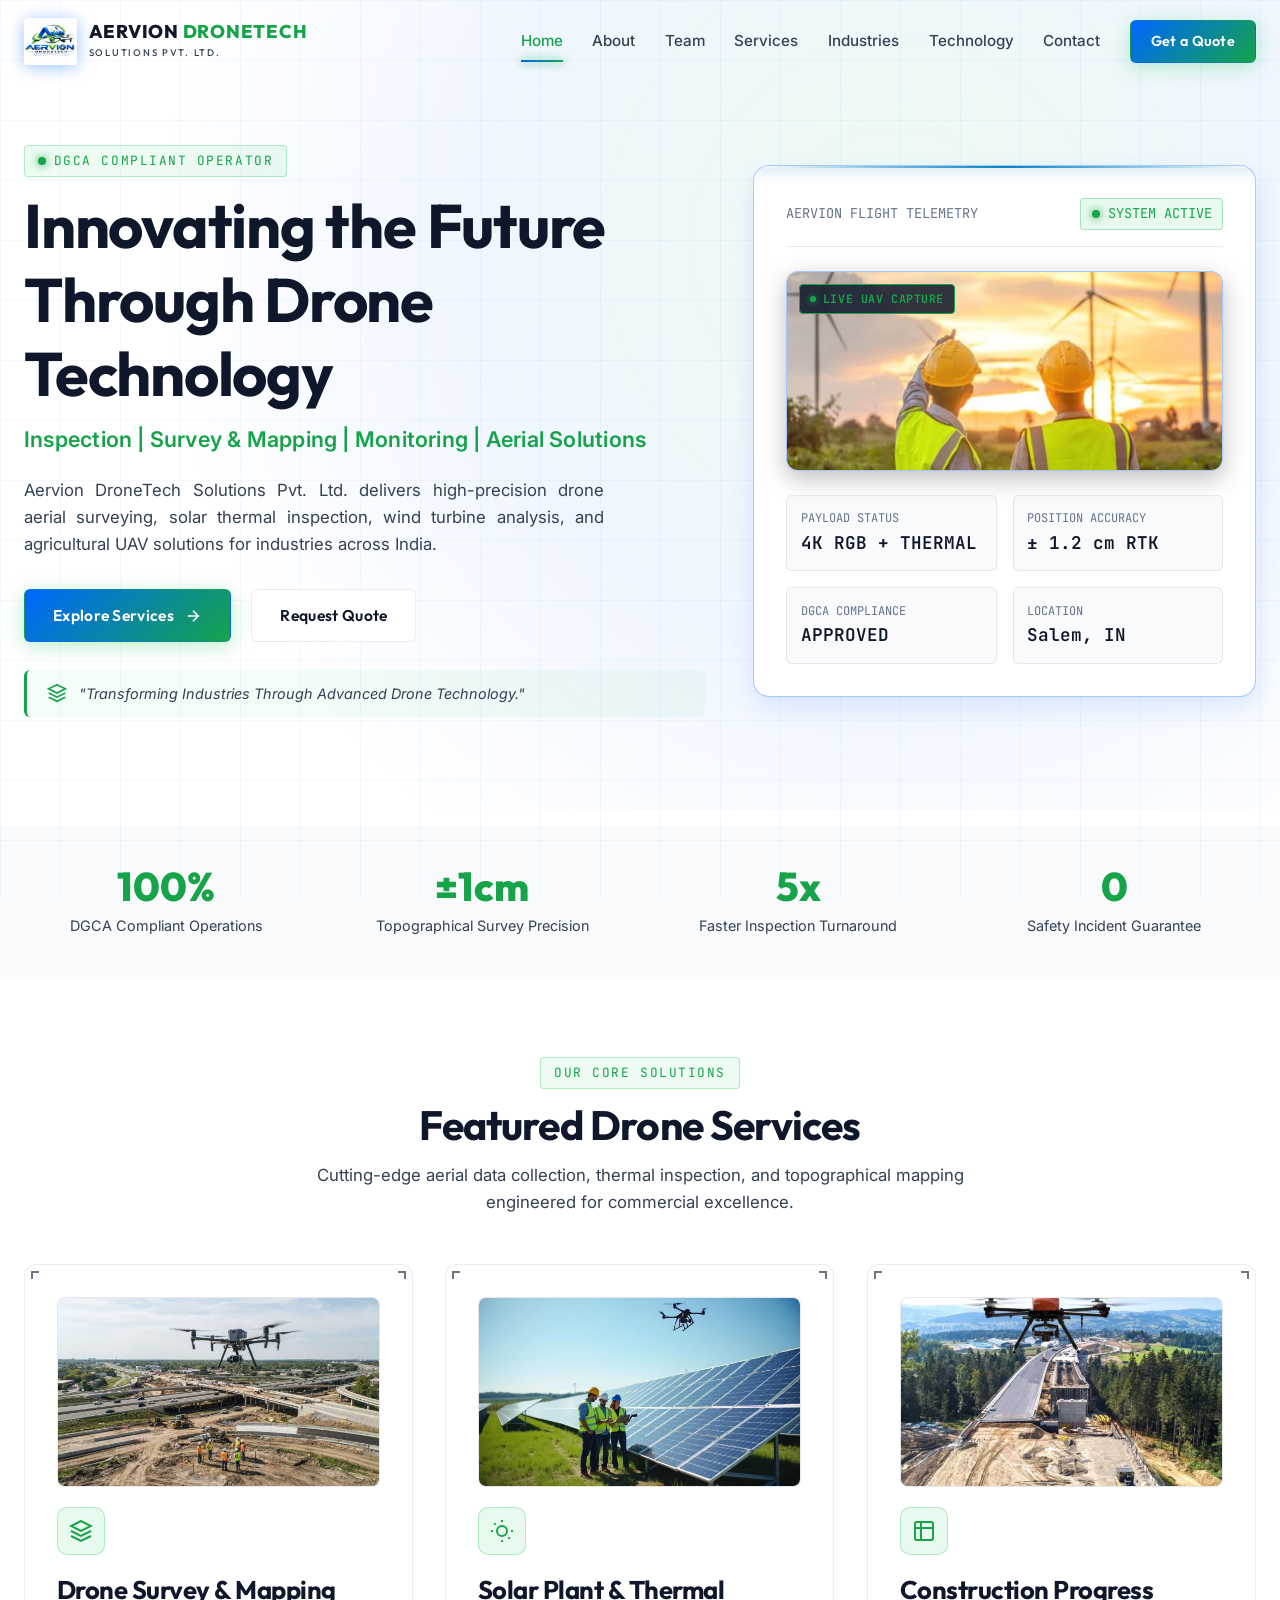
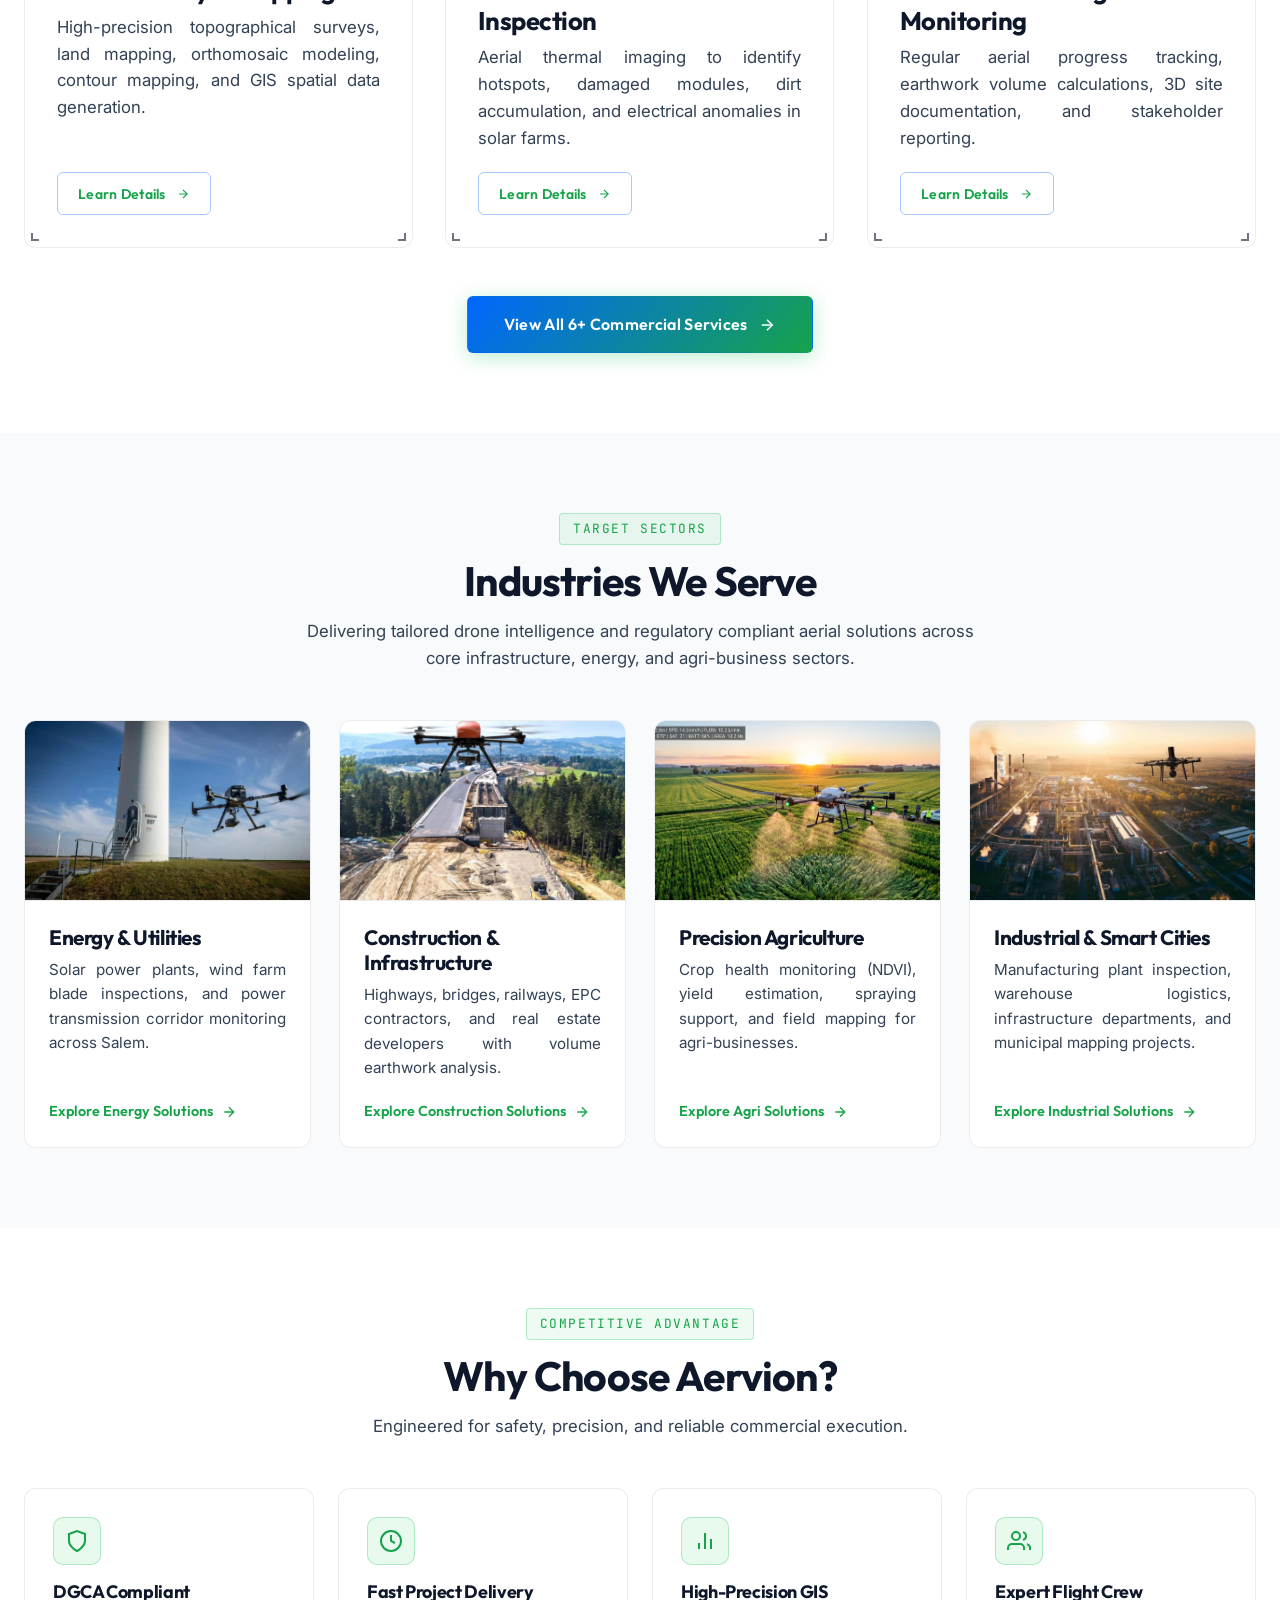
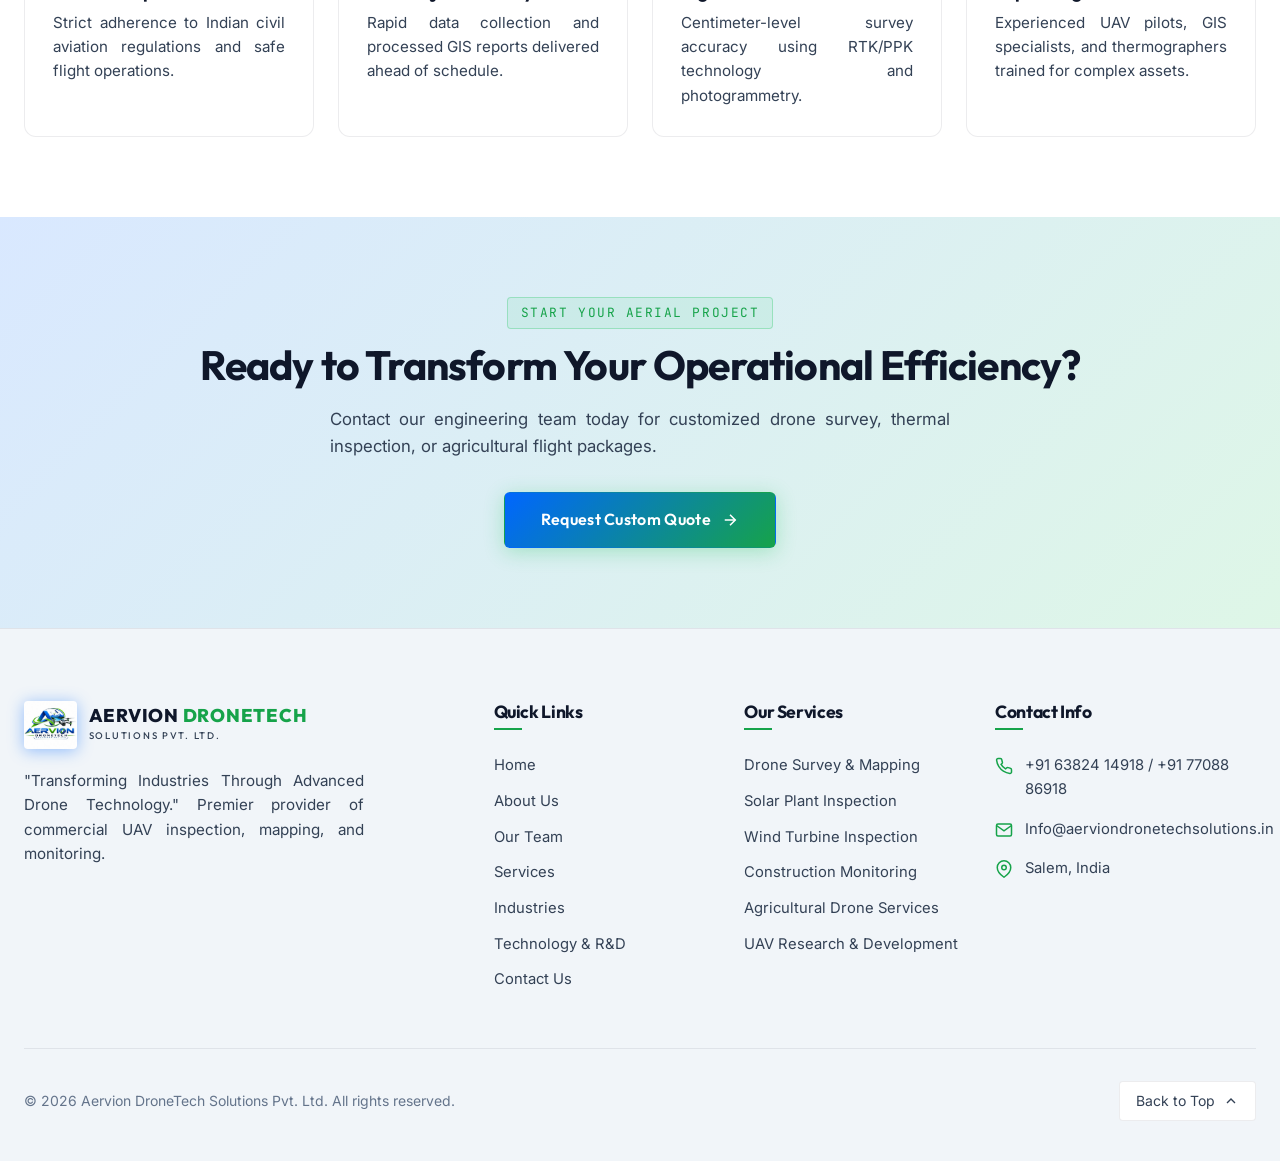
==== index.html @ c124de13 "inital commit" ====
<!DOCTYPE html>
<html lang="en">

<head>
  <meta charset="UTF-8">
  <meta name="viewport" content="width=device-width, initial-scale=1.0">
  <title>Aervion DroneTech Solutions | Advanced Drone Services & Aerial Intelligence</title>
  <meta name="description"
    content="Aervion DroneTech Solutions Pvt. Ltd. is a premier drone technology company based in salem, India, specializing in drone inspection, topographical survey & GIS mapping, solar & wind turbine thermal inspection, and precision agricultural UAV services.">
  <meta name="keywords"
    content="Aervion DroneTech, Drone Services Salem, Solar Plant Inspection India, Wind Turbine Inspection, GIS Survey Mapping, Construction Monitoring Drone, Precision Agriculture Drone">

  <!-- Open Graph / Social Media -->
  <meta property="og:title" content="Aervion DroneTech Solutions Pvt. Ltd.">
  <meta property="og:description"
    content="Innovating the Future Through Drone Technology. Professional aerial solutions for Energy, Construction, Agriculture, and Industrial sectors.">
  <meta property="og:type" content="website">

  <!-- Stylesheets -->
  <link rel="stylesheet" href="css/style.css">
  <link rel="stylesheet" href="css/animations.css">
  <link rel="stylesheet" href="css/responsive.css">

  <!-- Custom Page Inline Enhancements -->
  <style>
    .hero-section {
      min-height: 90vh;
      display: flex;
      align-items: center;
      padding-top: calc(var(--nav-height) + 2rem);
      padding-bottom: 4rem;
      position: relative;
      overflow: hidden;
      background: radial-gradient(circle at 70% 30%, rgba(34, 197, 94, 0.08) 0%, rgba(0, 102, 255, 0.06) 40%, transparent 70%);
    }

    .hero-grid {
      display: grid;
      grid-template-columns: 1.15fr 0.85fr;
      gap: 3rem;
      align-items: center;
    }

    .hero-tagline {
      font-size: clamp(1.1rem, 2vw, 1.35rem);
      color: var(--accent-green);
      font-weight: 600;
      margin-top: 0.75rem;
      margin-bottom: 1.25rem;
      letter-spacing: 0.01em;
    }

    .hero-description {
      font-size: 1.05rem;
      color: var(--text-secondary);
      margin-bottom: 2rem;
      max-width: 580px;
    }

    .hero-cta-group {
      display: flex;
      align-items: center;
      gap: 1.25rem;
      flex-wrap: wrap;
    }

    .hud-container {
      position: relative;
      border: 1px solid var(--border-glow);
      border-radius: 16px;
      background: var(--bg-glass-card);
      backdrop-filter: blur(16px);
      padding: 2rem;
      box-shadow: var(--glow-shadow);
      overflow: hidden;
    }

    .hud-header {
      display: flex;
      align-items: center;
      justify-content: space-between;
      border-bottom: 1px solid var(--border-color);
      padding-bottom: 1rem;
      margin-bottom: 1.5rem;
      font-family: var(--font-mono);
      font-size: 0.85rem;
      color: var(--text-muted);
    }

    .hud-status-badge {
      display: inline-flex;
      align-items: center;
      gap: 0.5rem;
      color: var(--accent-green);
      background: rgba(34, 197, 94, 0.1);
      padding: 0.25rem 0.65rem;
      border-radius: 4px;
      border: 1px solid rgba(34, 197, 94, 0.35);
    }

    .hud-status-dot {
      width: 8px;
      height: 8px;
      background: var(--accent-green);
      border-radius: 50%;
      box-shadow: 0 0 8px var(--accent-green);
      animation: pulseGlow 2s infinite;
    }

    .telemetry-grid {
      display: grid;
      grid-template-columns: repeat(2, 1fr);
      gap: 1rem;
      margin-top: 1.5rem;
      font-family: var(--font-mono);
    }

    .telemetry-item {
      background: var(--bg-secondary);
      padding: 0.85rem;
      border-radius: 6px;
      border: 1px solid var(--border-color);
    }

    .telemetry-label {
      font-size: 0.75rem;
      color: var(--text-muted);
      text-transform: uppercase;
      display: block;
    }

    .telemetry-value {
      font-size: 1.1rem;
      color: var(--text-primary);
      font-weight: 600;
      margin-top: 0.2rem;
    }

    /* Stats Bar */
    .stats-bar {
      background: var(--bg-secondary);
      border-y: 1px solid var(--border-color);
      padding: 2.5rem 0;
      margin-top: 1rem;
    }

    .stats-grid {
      display: grid;
      grid-template-columns: repeat(auto-fit, minmax(200px, 1fr));
      gap: 2rem;
      text-align: center;
    }

    .stat-number {
      font-family: var(--font-heading);
      font-size: 2.5rem;
      font-weight: 800;
      color: var(--accent-green);
      line-height: 1;
    }

    .stat-label {
      font-size: 0.9rem;
      color: var(--text-secondary);
      margin-top: 0.5rem;
    }
  </style>
</head>

<body>

  <!-- ==========================================================================
       HEADER & NAVIGATION (Brand Logo Integrated)
       ========================================================================== -->
  <header class="site-header">
    <div class="container header-container">
      <a href="index.html" class="brand-logo" aria-label="Aervion DroneTech Solutions Home">
        <img src="images/aervion_logo.jpeg" alt="Aervion DroneTech Solutions Official Logo" class="brand-logo-img">
        <div class="brand-text">
          <span class="brand-title">AERVION <span>DRONETECH</span></span>
          <span class="brand-sub">SOLUTIONS PVT. LTD.</span>
        </div>
      </a>

      <nav class="nav-menu">
        <a href="index.html" class="nav-link active">Home</a>
        <a href="about.html" class="nav-link">About</a>
        <a href="about.html#team" class="nav-link">Team</a>
        <a href="services.html" class="nav-link">Services</a>
        <a href="industries.html" class="nav-link">Industries</a>
        <a href="technology.html" class="nav-link">Technology</a>
        <a href="contact.html" class="nav-link">Contact</a>
        <a href="contact.html" class="btn btn-primary" style="padding: 0.55rem 1.25rem; font-size: 0.9rem;">Get a
          Quote</a>
      </nav>

      <button class="mobile-toggle" aria-label="Toggle navigation menu">
        <svg viewBox="0 0 24 24" fill="none" stroke="currentColor" stroke-width="2">
          <line x1="3" y1="12" x2="21" y2="12"></line>
          <line x1="3" y1="6" x2="21" y2="6"></line>
          <line x1="3" y1="18" x2="21" y2="18"></line>
        </svg>
      </button>
    </div>
  </header>

  <main id="main-content">
    <!-- ==========================================================================
         HERO SECTION (Streamlined & User-Friendly)
         ========================================================================== -->
    <section class="hero-section">
      <div class="container">
        <div class="hero-grid">

          <!-- Hero Text -->
          <div class="reveal reveal-left">
            <span class="mono-tag">
              <span class="hud-status-dot"></span> DGCA COMPLIANT OPERATOR
            </span>
            <h1>Innovating the Future Through Drone Technology</h1>
            <p class="hero-tagline">Inspection | Survey &amp; Mapping | Monitoring | Aerial Solutions</p>
            <p class="hero-description">
              Aervion DroneTech Solutions Pvt. Ltd. delivers high-precision drone aerial surveying, solar thermal
              inspection, wind turbine analysis, and agricultural UAV solutions for industries across India.
            </p>

            <div class="hero-cta-group">
              <a href="services.html" class="btn btn-primary">
                <span>Explore Services</span>
                <svg width="18" height="18" viewBox="0 0 24 24" fill="none" stroke="currentColor" stroke-width="2">
                  <line x1="5" y1="12" x2="19" y2="12"></line>
                  <polyline points="12 5 19 12 12 19"></polyline>
                </svg>
              </a>
              <a href="contact.html" class="btn btn-secondary">
                <span>Request Quote</span>
              </a>
            </div>

            <!-- Motto Quote Box -->
            <div
              style="margin-top: 1.75rem; display: flex; align-items: center; gap: 0.75rem; padding: 0.75rem 1.25rem; background: rgba(34, 197, 94, 0.05); border-left: 3px solid var(--accent-green); border-radius: 6px;">
              <svg width="20" height="20" viewBox="0 0 24 24" fill="none" stroke="var(--accent-green)" stroke-width="2">
                <path d="M12 2L2 7l10 5 10-5-10-5zM2 17l10 5 10-5M2 12l10 5 10-5" />
              </svg>
              <span style="font-size: 0.9rem; color: var(--text-secondary); font-style: italic;">
                "Transforming Industries Through Advanced Drone Technology."
              </span>
            </div>
          </div>

          <!-- Interactive Live Telemetry HUD -->
          <div class="reveal reveal-right">
            <div class="hud-container">
              <div class="hud-scanner"></div>

              <div class="hud-header">
                <span>AERVION FLIGHT TELEMETRY</span>
                <span class="hud-status-badge">
                  <span class="hud-status-dot"></span> SYSTEM ACTIVE
                </span>
              </div>

              <div class="realtime-photo-card" style="height: 200px;">
                <div class="realtime-overlay-tag">
                  <span class="pulse-dot"></span> LIVE UAV CAPTURE
                </div>
                <img src="images/drone_realtime_hero.jpg" alt="Drone Real Time Flight Operation"
                  style="width: 100%; height: 100%; object-fit: cover;">
              </div>

              <div class="telemetry-grid">
                <div class="telemetry-item">
                  <span class="telemetry-label">PAYLOAD STATUS</span>
                  <span class="telemetry-value text-green">4K RGB + THERMAL</span>
                </div>
                <div class="telemetry-item">
                  <span class="telemetry-label">POSITION ACCURACY</span>
                  <span class="telemetry-value text-blue">± 1.2 cm RTK</span>
                </div>
                <div class="telemetry-item">
                  <span class="telemetry-label">DGCA COMPLIANCE</span>
                  <span class="telemetry-value">APPROVED</span>
                </div>
                <div class="telemetry-item">
                  <span class="telemetry-label">LOCATION</span>
                  <span class="telemetry-value">Salem, IN</span>
                </div>
              </div>
            </div>
          </div>

        </div>
      </div>
    </section>

    <!-- ==========================================================================
         STATS HIGHLIGHTS BAR
         ========================================================================== -->
    <section class="stats-bar">
      <div class="container">
        <div class="stats-grid">
          <div>
            <div class="stat-number">100%</div>
            <div class="stat-label">DGCA Compliant Operations</div>
          </div>
          <div>
            <div class="stat-number">±1cm</div>
            <div class="stat-label">Topographical Survey Precision</div>
          </div>
          <div>
            <div class="stat-number">5x</div>
            <div class="stat-label">Faster Inspection Turnaround</div>
          </div>
          <div>
            <div class="stat-number">0</div>
            <div class="stat-label">Safety Incident Guarantee</div>
          </div>
        </div>
      </div>
    </section>

    <!-- ==========================================================================
         FEATURED SERVICES SECTION (Curated Highlights - Not Overwhelming)
         ========================================================================== -->
    <section class="section-padding">
      <div class="container">
        <div class="section-header center">
          <span class="mono-tag">OUR CORE SOLUTIONS</span>
          <h2>Featured Drone Services</h2>
          <p>Cutting-edge aerial data collection, thermal inspection, and topographical mapping engineered for
            commercial excellence.</p>
        </div>

        <div style="display: grid; grid-template-columns: repeat(auto-fit, minmax(320px, 1fr)); gap: 2rem;">

          <!-- Service 1: Survey & Mapping -->
          <div class="glass-card reveal reveal-up">
            <div class="tech-corner tl"></div>
            <div class="tech-corner tr"></div>
            <div class="tech-corner bl"></div>
            <div class="tech-corner br"></div>

            <div class="service-card-img-wrapper">
              <img src="images/drone_realtime_survey.jpg" alt="Real Time Drone Survey & Mapping Service">
            </div>

            <div class="card-icon">
              <svg viewBox="0 0 24 24" fill="none" stroke="currentColor" stroke-width="2">
                <path d="M12 2L2 7l10 5 10-5-10-5zM2 17l10 5 10-5M2 12l10 5 10-5" />
              </svg>
            </div>

            <h3>Drone Survey &amp; Mapping</h3>
            <p style="margin-top: 0.5rem; margin-bottom: 1.25rem;">High-precision topographical surveys, land mapping,
              orthomosaic modeling, contour mapping, and GIS spatial data generation.</p>

            <a href="services.html#survey-mapping" class="btn btn-outline-green"
              style="margin-top: auto; align-self: flex-start; padding: 0.6rem 1.25rem; font-size: 0.875rem;">
              <span>Learn Details</span>
              <svg width="14" height="14" viewBox="0 0 24 24" fill="none" stroke="currentColor" stroke-width="2">
                <line x1="5" y1="12" x2="19" y2="12"></line>
                <polyline points="12 5 19 12 12 19"></polyline>
              </svg>
            </a>
          </div>

          <!-- Service 2: Solar & Thermal Inspection -->
          <div class="glass-card reveal reveal-up delay-1">
            <div class="tech-corner tl"></div>
            <div class="tech-corner tr"></div>
            <div class="tech-corner bl"></div>
            <div class="tech-corner br"></div>

            <div class="service-card-img-wrapper">
              <img src="images/drone_realtime_solar.jpg" alt="Real Time Solar & Thermal Inspection Service">
            </div>

            <div class="card-icon">
              <svg viewBox="0 0 24 24" fill="none" stroke="currentColor" stroke-width="2">
                <circle cx="12" cy="12" r="5" />
                <line x1="12" y1="1" x2="12" y2="3" />
                <line x1="12" y1="21" x2="12" y2="23" />
                <line x1="4.22" y1="4.22" x2="5.64" y2="5.64" />
                <line x1="18.36" y1="18.36" x2="19.78" y2="19.78" />
                <line x1="1" y1="12" x2="3" y2="12" />
                <line x1="21" y1="12" x2="23" y2="12" />
              </svg>
            </div>

            <h3>Solar Plant &amp; Thermal Inspection</h3>
            <p style="margin-top: 0.5rem; margin-bottom: 1.25rem;">Aerial thermal imaging to identify hotspots, damaged
              modules, dirt accumulation, and electrical anomalies in solar farms.</p>

            <a href="services.html#solar-inspection" class="btn btn-outline-green"
              style="margin-top: auto; align-self: flex-start; padding: 0.6rem 1.25rem; font-size: 0.875rem;">
              <span>Learn Details</span>
              <svg width="14" height="14" viewBox="0 0 24 24" fill="none" stroke="currentColor" stroke-width="2">
                <line x1="5" y1="12" x2="19" y2="12"></line>
                <polyline points="12 5 19 12 12 19"></polyline>
              </svg>
            </a>
          </div>

          <!-- Service 3: Construction Monitoring -->
          <div class="glass-card reveal reveal-up delay-2">
            <div class="tech-corner tl"></div>
            <div class="tech-corner tr"></div>
            <div class="tech-corner bl"></div>
            <div class="tech-corner br"></div>

            <div class="service-card-img-wrapper">
              <img src="images/drone_realtime_construction.jpg" alt="Real Time Construction Monitoring Service">
            </div>

            <div class="card-icon">
              <svg viewBox="0 0 24 24" fill="none" stroke="currentColor" stroke-width="2">
                <rect x="3" y="3" width="18" height="18" rx="2" />
                <line x1="9" y1="3" x2="9" y2="21" />
                <line x1="3" y1="9" x2="21" y2="9" />
              </svg>
            </div>

            <h3>Construction Progress Monitoring</h3>
            <p style="margin-top: 0.5rem; margin-bottom: 1.25rem;">Regular aerial progress tracking, earthwork volume
              calculations, 3D site documentation, and stakeholder reporting.</p>

            <a href="services.html#construction-monitoring" class="btn btn-outline-green"
              style="margin-top: auto; align-self: flex-start; padding: 0.6rem 1.25rem; font-size: 0.875rem;">
              <span>Learn Details</span>
              <svg width="14" height="14" viewBox="0 0 24 24" fill="none" stroke="currentColor" stroke-width="2">
                <line x1="5" y1="12" x2="19" y2="12"></line>
                <polyline points="12 5 19 12 12 19"></polyline>
              </svg>
            </a>
          </div>

        </div>

        <!-- View All Services CTA Button -->
        <div style="text-align: center; margin-top: 3rem;">
          <a href="services.html" class="btn btn-primary" style="padding: 0.9rem 2.25rem; font-size: 1rem;">
            <span>View All 6+ Commercial Services</span>
            <svg width="18" height="18" viewBox="0 0 24 24" fill="none" stroke="currentColor" stroke-width="2">
              <line x1="5" y1="12" x2="19" y2="12"></line>
              <polyline points="12 5 19 12 12 19"></polyline>
            </svg>
          </a>
        </div>

      </div>
    </section>

    <!-- ==========================================================================
         INDUSTRIES WE SERVE SECTION (Integrated Directly on Home Page)
         ========================================================================== -->
    <section class="section-padding" style="background: var(--bg-secondary); border-y: 1px solid var(--border-color);">
      <div class="container">
        <div class="section-header center">
          <span class="mono-tag">TARGET SECTORS</span>
          <h2>Industries We Serve</h2>
          <p>Delivering tailored drone intelligence and regulatory compliant aerial solutions across core
            infrastructure, energy, and agri-business sectors.</p>
        </div>

        <div class="industry-grid">

          <!-- Sector 1: Energy & Utilities -->
          <div class="industry-card reveal reveal-up">
            <div class="industry-card-img-container">
              <img src="images/drone_realtime_wind.jpg" alt="Real Time Energy & Utilities Drone Inspection">
            </div>
            <div class="industry-card-body">
              <h3>Energy &amp; Utilities</h3>
              <p>Solar power plants, wind farm blade inspections, and power transmission corridor monitoring across
                Salem.</p>
              <a href="industries.html#energy" class="industry-card-link">
                <span>Explore Energy Solutions</span>
                <svg viewBox="0 0 24 24" fill="none" stroke="currentColor" stroke-width="2">
                  <line x1="5" y1="12" x2="19" y2="12"></line>
                  <polyline points="12 5 19 12 12 19"></polyline>
                </svg>
              </a>
            </div>
          </div>

          <!-- Sector 2: Construction & Infrastructure -->
          <div class="industry-card reveal reveal-up delay-1">
            <div class="industry-card-img-container">
              <img src="images/drone_realtime_construction.jpg" alt="Real Time Construction Infrastructure Drone Solutions">
            </div>
            <div class="industry-card-body">
              <h3>Construction &amp; Infrastructure</h3>
              <p>Highways, bridges, railways, EPC contractors, and real estate developers with volume earthwork
                analysis.</p>
              <a href="industries.html#construction" class="industry-card-link">
                <span>Explore Construction Solutions</span>
                <svg viewBox="0 0 24 24" fill="none" stroke="currentColor" stroke-width="2">
                  <line x1="5" y1="12" x2="19" y2="12"></line>
                  <polyline points="12 5 19 12 12 19"></polyline>
                </svg>
              </a>
            </div>
          </div>

          <!-- Sector 3: Precision Agriculture -->
          <div class="industry-card reveal reveal-up delay-2">
            <div class="industry-card-img-container">
              <img src="images/drone_realtime_agriculture.jpg" alt="Real Time Precision Agriculture Drone Solutions">
            </div>
            <div class="industry-card-body">
              <h3>Precision Agriculture</h3>
              <p>Crop health monitoring (NDVI), yield estimation, spraying support, and field mapping for
                agri-businesses.</p>
              <a href="industries.html#agriculture" class="industry-card-link">
                <span>Explore Agri Solutions</span>
                <svg viewBox="0 0 24 24" fill="none" stroke="currentColor" stroke-width="2">
                  <line x1="5" y1="12" x2="19" y2="12"></line>
                  <polyline points="12 5 19 12 12 19"></polyline>
                </svg>
              </a>
            </div>
          </div>

          <!-- Sector 4: Industrial & Smart Cities -->
          <div class="industry-card reveal reveal-up delay-3">
            <div class="industry-card-img-container">
              <img src="images/drone_realtime_industrial.jpg" alt="Real Time Industrial & Smart Cities Drone Solutions">
            </div>
            <div class="industry-card-body">
              <h3>Industrial &amp; Smart Cities</h3>
              <p>Manufacturing plant inspection, warehouse logistics, infrastructure departments, and municipal mapping
                projects.</p>
              <a href="industries.html#industrial" class="industry-card-link">
                <span>Explore Industrial Solutions</span>
                <svg viewBox="0 0 24 24" fill="none" stroke="currentColor" stroke-width="2">
                  <line x1="5" y1="12" x2="19" y2="12"></line>
                  <polyline points="12 5 19 12 12 19"></polyline>
                </svg>
              </a>
            </div>
          </div>

        </div>
      </div>
    </section>

    <!-- ==========================================================================
         WHY CHOOSE AERVION
         ========================================================================== -->
    <section class="section-padding">
      <div class="container">
        <div class="section-header center">
          <span class="mono-tag">COMPETITIVE ADVANTAGE</span>
          <h2>Why Choose Aervion?</h2>
          <p>Engineered for safety, precision, and reliable commercial execution.</p>
        </div>

        <div style="display: grid; grid-template-columns: repeat(auto-fit, minmax(280px, 1fr)); gap: 1.5rem;">

          <div class="glass-card" style="padding: 1.75rem;">
            <div class="card-icon" style="margin-bottom: 1rem;">
              <svg viewBox="0 0 24 24" fill="none" stroke="currentColor" stroke-width="2">
                <path d="M12 22s8-4 8-10V5l-8-3-8 3v7c0 6 8 10 8 10z" />
              </svg>
            </div>
            <h4 style="margin-bottom: 0.5rem;">DGCA Compliant</h4>
            <p style="font-size: 0.95rem;">Strict adherence to Indian civil aviation regulations and safe flight
              operations.</p>
          </div>

          <div class="glass-card" style="padding: 1.75rem;">
            <div class="card-icon" style="margin-bottom: 1rem;">
              <svg viewBox="0 0 24 24" fill="none" stroke="currentColor" stroke-width="2">
                <circle cx="12" cy="12" r="10" />
                <path d="M12 6v6l4 2" />
              </svg>
            </div>
            <h4 style="margin-bottom: 0.5rem;">Fast Project Delivery</h4>
            <p style="font-size: 0.95rem;">Rapid data collection and processed GIS reports delivered ahead of schedule.
            </p>
          </div>

          <div class="glass-card" style="padding: 1.75rem;">
            <div class="card-icon" style="margin-bottom: 1rem;">
              <svg viewBox="0 0 24 24" fill="none" stroke="currentColor" stroke-width="2">
                <line x1="18" y1="20" x2="18" y2="10" />
                <line x1="12" y1="20" x2="12" y2="4" />
                <line x1="6" y1="20" x2="6" y2="14" />
              </svg>
            </div>
            <h4 style="margin-bottom: 0.5rem;">High-Precision GIS</h4>
            <p style="font-size: 0.95rem;">Centimeter-level survey accuracy using RTK/PPK technology and photogrammetry.
            </p>
          </div>

          <div class="glass-card" style="padding: 1.75rem;">
            <div class="card-icon" style="margin-bottom: 1rem;">
              <svg viewBox="0 0 24 24" fill="none" stroke="currentColor" stroke-width="2">
                <path d="M17 21v-2a4 4 0 0 0-4-4H5a4 4 0 0 0-4 4v2" />
                <circle cx="9" cy="7" r="4" />
                <path d="M23 21v-2a4 4 0 0 0-3-3.87" />
                <path d="M16 3.13a4 4 0 0 1 0 7.75" />
              </svg>
            </div>
            <h4 style="margin-bottom: 0.5rem;">Expert Flight Crew</h4>
            <p style="font-size: 0.95rem;">Experienced UAV pilots, GIS specialists, and thermographers trained for
              complex assets.</p>
          </div>

        </div>
      </div>
    </section>

    <!-- ==========================================================================
         CALL TO ACTION BANNER
         ========================================================================== -->
    <section class="section-padding"
      style="background: linear-gradient(135deg, rgba(0, 102, 255, 0.15) 0%, rgba(34, 197, 94, 0.15) 100%); border-t: 1px solid var(--border-glow);">
      <div class="container" style="text-align: center;">
        <span class="mono-tag">START YOUR AERIAL PROJECT</span>
        <h2 style="margin-bottom: 1rem;">Ready to Transform Your Operational Efficiency?</h2>
        <p style="max-width: 620px; margin: 0 auto 2rem auto;">Contact our engineering team today for customized drone
          survey, thermal inspection, or agricultural flight packages.</p>
        <a href="contact.html" class="btn btn-primary" style="padding: 0.9rem 2.25rem; font-size: 1rem;">
          <span>Request Custom Quote</span>
          <svg width="18" height="18" viewBox="0 0 24 24" fill="none" stroke="currentColor" stroke-width="2">
            <line x1="5" y1="12" x2="19" y2="12"></line>
            <polyline points="12 5 19 12 12 19"></polyline>
          </svg>
        </a>
      </div>
    </section>
  </main>

  <!-- ==========================================================================
       FOOTER
       ========================================================================== -->
  <footer class="site-footer">
    <div class="container">
      <div class="footer-grid">

        <div class="footer-brand">
          <a href="index.html" class="brand-logo">
            <img src="images/aervion_logo.jpeg" alt="Aervion Logo" class="brand-logo-img">
            <div class="brand-text">
              <span class="brand-title">AERVION <span>DRONETECH</span></span>
              <span class="brand-sub">SOLUTIONS PVT. LTD.</span>
            </div>
          </a>
          <p>"Transforming Industries Through Advanced Drone Technology." Premier provider of commercial UAV inspection,
            mapping, and monitoring.</p>
        </div>

        <div class="footer-column">
          <h4>Quick Links</h4>
          <div class="footer-links">
            <a href="index.html">Home</a>
            <a href="about.html">About Us</a>
            <a href="about.html#team">Our Team</a>
            <a href="services.html">Services</a>
            <a href="industries.html">Industries</a>
            <a href="technology.html">Technology &amp; R&amp;D</a>
            <a href="contact.html">Contact Us</a>
          </div>
        </div>

        <div class="footer-column">
          <h4>Our Services</h4>
          <div class="footer-links">
            <a href="services.html#survey-mapping">Drone Survey &amp; Mapping</a>
            <a href="services.html#solar-inspection">Solar Plant Inspection</a>
            <a href="services.html#wind-turbine">Wind Turbine Inspection</a>
            <a href="services.html#construction-monitoring">Construction Monitoring</a>
            <a href="services.html#agriculture">Agricultural Drone Services</a>
            <a href="services.html#uav-rd">UAV Research &amp; Development</a>
          </div>
        </div>

        <div class="footer-column">
          <h4>Contact Info</h4>
          <div class="footer-contact-info">
            <div class="item">
              <svg viewBox="0 0 24 24" fill="none" stroke="currentColor" stroke-width="2">
                <path
                  d="M22 16.92v3a2 2 0 0 1-2.18 2 19.79 19.79 0 0 1-8.63-3.07 19.5 19.5 0 0 1-6-6 19.79 19.79 0 0 1-3.07-8.67A2 2 0 0 1 4.11 2h3a2 2 0 0 1 2 1.72 12.84 12.84 0 0 0 .7 2.81 2 2 0 0 1-.45 2.11L8.09 9.91a16 16 0 0 0 6 6l1.27-1.27a2 2 0 0 1 2.11-.45 12.84 12.84 0 0 0 2.81.7A2 2 0 0 1 22 16.92z" />
              </svg>
              <div>+91 63824 14918 / +91 77088 86918</div>
            </div>
            <div class="item">
              <svg viewBox="0 0 24 24" fill="none" stroke="currentColor" stroke-width="2">
                <path d="M4 4h16c1.1 0 2 .9 2 2v12c0 1.1-.9 2-2 2H4c-1.1 0-2-.9-2-2V6c0-1.1.9-2 2-2z" />
                <polyline points="22,6 12,13 2,6" />
              </svg>
              <div>Info@aerviondronetechsolutions.in</div>
            </div>
            <div class="item">
              <svg viewBox="0 0 24 24" fill="none" stroke="currentColor" stroke-width="2">
                <path d="M21 10c0 7-9 13-9 13s-9-6-9-13a9 9 0 0 1 18 0z" />
                <circle cx="12" cy="10" r="3" />
              </svg>
              <div>Salem, India</div>
            </div>
          </div>
        </div>

      </div>

      <div class="footer-bottom">
        <div>&copy; 2026 Aervion DroneTech Solutions Pvt. Ltd. All rights reserved.</div>
        <div class="back-to-top">
          <span>Back to Top</span>
          <svg viewBox="0 0 24 24" fill="none" stroke="currentColor" stroke-width="2">
            <polyline points="18 15 12 9 6 15" />
          </svg>
        </div>
      </div>
    </div>
  </footer>

  <!-- Scripts -->
  <script src="js/main.js"></script>
  <script src="js/animations.js"></script>
</body>

</html>
---- css/style.css ----
/* ==========================================================================
   AERVION DRONETECH SOLUTIONS PVT. LTD. - Main Design System & Core Styles
   Dark Aerospace Visual System - Royal Blue (#0066FF) & Electric Green (#22C55E)
   Identity strictly aligned with official company logo
   ========================================================================== */

@import url('https://fonts.googleapis.com/css2?family=Inter:wght@300;400;500;600;700&family=Outfit:wght@400;500;600;700;800&family=JetBrains+Mono:wght@400;500&display=swap');

/* --------------------------------------------------------------------------
   1. CSS Variables & Design Tokens (Derived from Aervion Logo)
   -------------------------------------------------------------------------- */
:root {
  /* Color Palette - Modern High-Tech Light Theme (White UI) */
  --bg-darker: #f1f5f9;
  --bg-primary: #ffffff;
  --bg-secondary: #f8fafc;
  --bg-tertiary: #f1f5f9;
  --bg-glass: rgba(255, 255, 255, 0.94);
  --bg-glass-card: #ffffff;
  --bg-input: #ffffff;

  /* Accents directly matched to Aervion Logo */
  --accent-green: #16a34a;
  --accent-green-hover: #15803d;
  --accent-blue: #0066ff;
  --accent-blue-hover: #1d4ed8;
  --accent-cyan: #0284c7;
  --accent-glow: rgba(22, 163, 74, 0.15);
  --accent-glow-blue: rgba(0, 102, 255, 0.15);
  --brand-gradient: linear-gradient(135deg, #0066ff 0%, #16a34a 100%);
  --brand-gradient-hover: linear-gradient(135deg, #1d4ed8 0%, #15803d 100%);
  
  /* Text Colors for White Background */
  --text-primary: #0f172a;
  --text-secondary: #334155;
  --text-muted: #64748b;
  --text-cyan: #16a34a;

  /* Borders & Grid */
  --border-color: rgba(15, 23, 42, 0.08);
  --border-glow: rgba(0, 102, 255, 0.35);
  --grid-line: rgba(0, 102, 255, 0.04);

  /* Typography */
  --font-body: 'Inter', system-ui, -apple-system, sans-serif;
  --font-heading: 'Outfit', sans-serif;
  --font-mono: 'JetBrains Mono', monospace;

  /* Transitions & Shadows */
  --transition-fast: 0.2s cubic-bezier(0.16, 1, 0.3, 1);
  --transition-normal: 0.3s cubic-bezier(0.16, 1, 0.3, 1);
  --transition-slow: 0.6s cubic-bezier(0.16, 1, 0.3, 1);
  --box-shadow: 0 10px 30px -10px rgba(15, 23, 42, 0.08);
  --glow-shadow: 0 10px 25px rgba(0, 102, 255, 0.12);

  /* Container Widths */
  --container-max: 1280px;
  --nav-height: 84px;
}

/* --------------------------------------------------------------------------
   2. Reset & Universal Styles
   -------------------------------------------------------------------------- */
*, *::before, *::after {
  box-sizing: border-box;
  margin: 0;
  padding: 0;
}

html {
  scroll-behavior: smooth;
  font-size: 16px;
  background-color: var(--bg-darker);
  color: var(--text-primary);
  text-rendering: optimizeLegibility;
  -webkit-font-smoothing: antialiased;
}

body {
  font-family: var(--font-body);
  line-height: 1.6;
  overflow-x: hidden;
  background: var(--bg-primary);
  min-height: 100vh;
  display: flex;
  flex-direction: column;
  position: relative;
}

/* Global HUD Grid Background Overlay */
body::before {
  content: '';
  position: fixed;
  top: 0;
  left: 0;
  width: 100vw;
  height: 100vh;
  background-image: 
    linear-gradient(to right, var(--grid-line) 1px, transparent 1px),
    linear-gradient(to bottom, var(--grid-line) 1px, transparent 1px);
  background-size: 60px 60px;
  pointer-events: none;
  z-index: 0;
}

img, svg {
  max-width: 100%;
  height: auto;
  display: block;
}

a {
  color: inherit;
  text-decoration: none;
  transition: color var(--transition-fast);
}

button, input, select, textarea {
  font-family: inherit;
  font-size: inherit;
  color: inherit;
}

ul, ol {
  list-style: none;
}

/* --------------------------------------------------------------------------
   3. Typography & Helper Utilities
   -------------------------------------------------------------------------- */
h1, h2, h3, h4, h5, h6 {
  font-family: var(--font-heading);
  font-weight: 700;
  line-height: 1.2;
  color: var(--text-primary);
  letter-spacing: -0.02em;
}

h1 { font-size: clamp(2.5rem, 4.8vw, 4rem); }
h2 { font-size: clamp(2rem, 3.2vw, 2.8rem); }
h3 { font-size: clamp(1.35rem, 2vw, 1.75rem); }
h4 { font-size: clamp(1.1rem, 1.4vw, 1.25rem); }

p {
  color: var(--text-secondary);
  font-size: 1.05rem;
  text-align: justify;
  text-justify: inter-word;
  hyphens: auto;
}

.text-left { text-align: left; }
.text-center { text-align: center; }
.text-justify { text-align: justify; text-justify: inter-word; hyphens: auto; }
.text-green { color: var(--accent-green); }
.text-blue { color: var(--accent-blue); }
.text-cyan { color: var(--accent-cyan); }
.text-muted { color: var(--text-muted); }

.mono-tag {
  font-family: var(--font-mono);
  font-size: 0.8rem;
  letter-spacing: 0.12em;
  text-transform: uppercase;
  color: var(--accent-green);
  display: inline-flex;
  align-items: center;
  gap: 0.5rem;
  margin-bottom: 0.75rem;
  padding: 0.3rem 0.8rem;
  background: rgba(34, 197, 94, 0.08);
  border: 1px solid rgba(34, 197, 94, 0.3);
  border-radius: 4px;
}

.container {
  width: 100%;
  max-width: var(--container-max);
  margin-left: auto;
  margin-right: auto;
  padding-left: 1.5rem;
  padding-right: 1.5rem;
  position: relative;
  z-index: 1;
}

.section-padding {
  padding-top: 5rem;
  padding-bottom: 5rem;
}

.section-header {
  margin-bottom: 3rem;
}

.section-header.center {
  text-align: center;
}

.section-header p {
  max-width: 680px;
  margin-top: 0.75rem;
}

.section-header.center p {
  margin-left: auto;
  margin-right: auto;
  text-align: center;
}

/* --------------------------------------------------------------------------
   4. Buttons & Form UI Components
   -------------------------------------------------------------------------- */
.btn {
  display: inline-flex;
  align-items: center;
  justify-content: center;
  gap: 0.65rem;
  padding: 0.8rem 1.75rem;
  font-family: var(--font-heading);
  font-weight: 600;
  font-size: 0.975rem;
  letter-spacing: 0.02em;
  border-radius: 6px;
  cursor: pointer;
  transition: all var(--transition-fast);
  text-decoration: none;
  border: 1px solid transparent;
  position: relative;
  overflow: hidden;
}

.btn-primary {
  background: var(--brand-gradient);
  color: #ffffff;
  box-shadow: 0 4px 20px rgba(34, 197, 94, 0.3);
}

.btn-primary:hover {
  transform: translateY(-2px);
  box-shadow: 0 6px 28px rgba(0, 102, 255, 0.5);
  background: var(--brand-gradient-hover);
}

.btn-secondary {
  background: var(--bg-glass-card);
  color: var(--text-primary);
  border-color: var(--border-color);
  backdrop-filter: blur(10px);
}

.btn-secondary:hover {
  background: rgba(34, 197, 94, 0.15);
  border-color: var(--accent-green);
  color: var(--accent-green);
  transform: translateY(-2px);
}

.btn-outline-green {
  background: transparent;
  color: var(--accent-green);
  border-color: var(--border-glow);
}

.btn-outline-green:hover {
  background: rgba(34, 197, 94, 0.15);
  box-shadow: var(--glow-shadow);
  transform: translateY(-2px);
}

/* --------------------------------------------------------------------------
   5. Header & Navigation Bar
   -------------------------------------------------------------------------- */
.site-header {
  position: fixed;
  top: 0;
  left: 0;
  width: 100%;
  height: var(--nav-height);
  z-index: 1000;
  transition: all var(--transition-normal);
  border-bottom: 1px solid transparent;
}

.site-header.scrolled {
  background: var(--bg-glass);
  backdrop-filter: blur(16px);
  -webkit-backdrop-filter: blur(16px);
  border-bottom-color: var(--border-color);
  box-shadow: 0 4px 20px rgba(15, 23, 42, 0.06);
}

.header-container {
  display: flex;
  align-items: center;
  justify-content: space-between;
  height: 100%;
}

.brand-logo {
  display: flex;
  align-items: center;
  gap: 0.75rem;
  font-family: var(--font-heading);
  text-decoration: none;
}

.brand-logo-img {
  height: 48px;
  width: auto;
  object-fit: contain;
  filter: drop-shadow(0 2px 8px rgba(0, 102, 255, 0.4));
  border-radius: 4px;
}

.brand-text {
  display: flex;
  flex-direction: column;
}

.brand-title {
  font-size: 1.15rem;
  font-weight: 800;
  color: var(--text-primary);
  letter-spacing: 0.04em;
  line-height: 1;
}

.brand-title span {
  color: var(--accent-green);
}

.brand-sub {
  font-size: 0.6rem;
  letter-spacing: 0.18em;
  color: var(--text-secondary);
  text-transform: uppercase;
  margin-top: 3px;
  font-weight: 500;
}

.nav-menu {
  display: flex;
  align-items: center;
  gap: 1.85rem;
}

.nav-link {
  font-size: 0.95rem;
  font-weight: 500;
  color: var(--text-secondary);
  padding: 0.5rem 0;
  position: relative;
  transition: color var(--transition-fast);
}

.nav-link:hover,
.nav-link.active {
  color: var(--accent-green);
}

.nav-link::after {
  content: '';
  position: absolute;
  bottom: 0;
  left: 0;
  width: 0%;
  height: 2px;
  background: var(--brand-gradient);
  box-shadow: 0 0 10px var(--accent-green);
  transition: width var(--transition-fast);
}

.nav-link:hover::after,
.nav-link.active::after {
  width: 100%;
}

/* Mobile Toggle */
.mobile-toggle {
  display: none;
  background: none;
  border: none;
  cursor: pointer;
  padding: 0.5rem;
  color: var(--text-primary);
  z-index: 1001;
}

.mobile-toggle svg {
  width: 28px;
  height: 28px;
  stroke: var(--text-primary);
}

/* --------------------------------------------------------------------------
   6. Cards & Service Images
   -------------------------------------------------------------------------- */
.glass-card {
  background: var(--bg-glass-card);
  backdrop-filter: blur(12px);
  -webkit-backdrop-filter: blur(12px);
  border: 1px solid var(--border-color);
  border-radius: 12px;
  padding: 2rem;
  position: relative;
  transition: all var(--transition-normal);
  overflow: hidden;
  display: flex;
  flex-direction: column;
}

.glass-card::before {
  content: '';
  position: absolute;
  top: 0;
  left: 0;
  width: 100%;
  height: 2px;
  background: var(--brand-gradient);
  opacity: 0;
  transition: opacity var(--transition-normal);
}

.glass-card:hover {
  border-color: var(--border-glow);
  transform: translateY(-5px);
  box-shadow: var(--glow-shadow);
}

.glass-card:hover::before {
  opacity: 1;
}

.service-card-img-wrapper {
  width: 100%;
  height: 190px;
  border-radius: 8px;
  overflow: hidden;
  margin-bottom: 1.25rem;
  border: 1px solid var(--border-color);
  background: var(--bg-secondary);
  position: relative;
}

.service-card-img-wrapper img {
  width: 100%;
  height: 100%;
  object-fit: cover;
  transition: transform var(--transition-normal);
}

.glass-card:hover .service-card-img-wrapper img {
  transform: scale(1.05);
}

.card-icon {
  width: 48px;
  height: 48px;
  background: rgba(34, 197, 94, 0.1);
  border: 1px solid rgba(34, 197, 94, 0.3);
  border-radius: 10px;
  display: flex;
  align-items: center;
  justify-content: center;
  margin-bottom: 1.25rem;
  color: var(--accent-green);
}

.card-icon svg {
  width: 24px;
  height: 24px;
}

/* Technical Corner Accents */
.tech-corner {
  position: absolute;
  width: 8px;
  height: 8px;
  border-color: var(--accent-green);
  pointer-events: none;
  opacity: 0.6;
}

.tech-corner.tl { top: 6px; left: 6px; border-top: 2px solid; border-left: 2px solid; }
.tech-corner.tr { top: 6px; right: 6px; border-top: 2px solid; border-right: 2px solid; }
.tech-corner.bl { bottom: 6px; left: 6px; border-bottom: 2px solid; border-left: 2px solid; }
.tech-corner.br { bottom: 6px; right: 6px; border-bottom: 2px solid; border-right: 2px solid; }

/* --------------------------------------------------------------------------
   7. Industry Grid (Home & Industry Pages)
   -------------------------------------------------------------------------- */
.industry-grid {
  display: grid;
  grid-template-columns: repeat(auto-fit, minmax(270px, 1fr));
  gap: 1.75rem;
}

.industry-card {
  position: relative;
  background: var(--bg-glass-card);
  border: 1px solid var(--border-color);
  border-radius: 12px;
  overflow: hidden;
  transition: all var(--transition-normal);
  display: flex;
  flex-direction: column;
}

.industry-card-img-container {
  height: 180px;
  width: 100%;
  overflow: hidden;
  position: relative;
  border-bottom: 1px solid var(--border-color);
}

.industry-card-img-container img {
  width: 100%;
  height: 100%;
  object-fit: cover;
  transition: transform var(--transition-normal);
}

.industry-card:hover {
  border-color: var(--accent-green);
  box-shadow: 0 10px 30px rgba(34, 197, 94, 0.2);
  transform: translateY(-5px);
}

.industry-card:hover .industry-card-img-container img {
  transform: scale(1.06);
}

.industry-card-body {
  padding: 1.5rem;
  display: flex;
  flex-direction: column;
  flex-grow: 1;
}

.industry-card-body h3 {
  font-size: 1.3rem;
  margin-bottom: 0.5rem;
}

.industry-card-body p {
  font-size: 0.95rem;
  margin-bottom: 1.25rem;
  flex-grow: 1;
}

.industry-card-link {
  display: inline-flex;
  align-items: center;
  gap: 0.5rem;
  font-family: var(--font-heading);
  font-weight: 600;
  font-size: 0.9rem;
  color: var(--accent-green);
  text-decoration: none;
}

.industry-card-link svg {
  width: 16px;
  height: 16px;
  transition: transform var(--transition-fast);
}

.industry-card-link:hover svg {
  transform: translateX(4px);
}

/* --------------------------------------------------------------------------
   8. Footer Section
   -------------------------------------------------------------------------- */
.site-footer {
  background: var(--bg-darker);
  border-top: 1px solid var(--border-color);
  padding-top: 4.5rem;
  padding-bottom: 2.5rem;
  margin-top: auto;
  position: relative;
  z-index: 10;
}

.footer-grid {
  display: grid;
  grid-template-columns: 2fr repeat(3, 1fr);
  gap: 3rem;
  margin-bottom: 3.5rem;
}

.footer-brand p {
  margin-top: 1.25rem;
  font-size: 0.95rem;
  color: var(--text-secondary);
  max-width: 340px;
}

.footer-column h4 {
  font-size: 1.1rem;
  margin-bottom: 1.5rem;
  color: var(--text-primary);
  position: relative;
  padding-bottom: 0.5rem;
}

.footer-column h4::after {
  content: '';
  position: absolute;
  bottom: 0;
  left: 0;
  width: 28px;
  height: 2px;
  background: var(--accent-green);
}

.footer-links {
  display: flex;
  flex-direction: column;
  gap: 0.75rem;
}

.footer-links a {
  font-size: 0.925rem;
  color: var(--text-secondary);
  transition: color var(--transition-fast), transform var(--transition-fast);
}

.footer-links a:hover {
  color: var(--accent-green);
  transform: translateX(4px);
}

.footer-contact-info {
  display: flex;
  flex-direction: column;
  gap: 1rem;
  font-size: 0.925rem;
  color: var(--text-secondary);
}

.footer-contact-info .item {
  display: flex;
  align-items: flex-start;
  gap: 0.75rem;
}

.footer-contact-info svg {
  width: 18px;
  height: 18px;
  stroke: var(--accent-green);
  flex-shrink: 0;
  margin-top: 3px;
}

.footer-bottom {
  padding-top: 2rem;
  border-top: 1px solid var(--border-color);
  display: flex;
  align-items: center;
  justify-content: space-between;
  font-size: 0.875rem;
  color: var(--text-muted);
}

.back-to-top {
  display: inline-flex;
  align-items: center;
  gap: 0.5rem;
  color: var(--text-secondary);
  cursor: pointer;
  background: var(--bg-glass-card);
  backdrop-filter: blur(8px);
  padding: 0.5rem 1rem;
  border-radius: 4px;
  border: 1px solid var(--border-color);
  transition: all var(--transition-fast);
}

.back-to-top:hover {
  color: var(--accent-green);
  border-color: var(--border-glow);
  background: rgba(34, 197, 94, 0.12);
}

.back-to-top svg {
  width: 16px;
  height: 16px;
  stroke: currentColor;
}

/* --------------------------------------------------------------------------
   9. Form Controls & Input UI System
   -------------------------------------------------------------------------- */
input[type="text"],
input[type="email"],
input[type="tel"],
select,
textarea,
.form-control {
  background: var(--bg-input);
  border: 1px solid var(--border-color);
  color: var(--text-primary);
  border-radius: 6px;
  padding: 0.8rem 1.1rem;
  font-family: inherit;
  font-size: 0.95rem;
  transition: all var(--transition-fast);
}

input[type="text"]:focus,
input[type="email"]:focus,
input[type="tel"]:focus,
select:focus,
textarea:focus,
.form-control:focus {
  outline: none;
  border-color: var(--accent-green);
  box-shadow: 0 0 14px rgba(22, 163, 74, 0.25);
  background: #ffffff;
}

/* --------------------------------------------------------------------------
   10. Team Members & Leadership System
   -------------------------------------------------------------------------- */
.team-grid {
  display: grid;
  grid-template-columns: repeat(auto-fit, minmax(240px, 1fr));
  gap: 2rem;
  margin-top: 2.5rem;
}

.team-card {
  background: var(--bg-glass-card);
  border: 1px solid var(--border-color);
  border-radius: 12px;
  padding: 2rem 1.5rem;
  text-align: center;
  position: relative;
  transition: all var(--transition-normal);
  box-shadow: 0 4px 20px rgba(15, 23, 42, 0.04);
  display: flex;
  flex-direction: column;
  align-items: center;
  overflow: hidden;
}

.team-card::before {
  content: '';
  position: absolute;
  top: 0;
  left: 0;
  width: 100%;
  height: 3px;
  background: var(--brand-gradient);
  opacity: 0.9;
  transition: opacity var(--transition-normal);
}

.team-card:hover {
  transform: translateY(-6px);
  border-color: var(--accent-blue);
  box-shadow: var(--glow-shadow);
}

.team-avatar-wrapper {
  position: relative;
  width: 100px;
  height: 100px;
  margin-bottom: 1.25rem;
  border-radius: 50%;
  padding: 3px;
  background: var(--brand-gradient);
  box-shadow: 0 6px 18px rgba(0, 102, 255, 0.15);
}

.team-avatar-img {
  width: 100%;
  height: 100%;
  border-radius: 50%;
  object-fit: cover;
  background: #ffffff;
}

.team-avatar-badge {
  width: 100%;
  height: 100%;
  border-radius: 50%;
  background: linear-gradient(135deg, #f8fafc 0%, #e2e8f0 100%);
  display: flex;
  align-items: center;
  justify-content: center;
  color: var(--accent-blue);
  font-family: var(--font-heading);
  font-weight: 800;
  font-size: 1.5rem;
  border: 2px solid #ffffff;
  box-shadow: inset 0 2px 4px rgba(0, 0, 0, 0.05);
}

.team-name {
  font-size: 1.2rem;
  font-weight: 700;
  color: var(--text-primary);
  margin-bottom: 0.35rem;
  line-height: 1.25;
}

.team-degree {
  font-family: var(--font-mono);
  font-size: 0.75rem;
  color: var(--accent-blue);
  font-weight: 700;
  letter-spacing: 0.05em;
  background: rgba(0, 102, 255, 0.08);
  padding: 0.2rem 0.55rem;
  border-radius: 4px;
  display: inline-block;
  margin-bottom: 0.75rem;
  border: 1px solid rgba(0, 102, 255, 0.2);
}

.team-role {
  font-size: 0.95rem;
  font-weight: 600;
  color: var(--accent-green);
  margin-bottom: 0.75rem;
  line-height: 1.35;
}

.team-desc {
  font-size: 0.875rem;
  color: var(--text-secondary);
  line-height: 1.55;
  text-align: center;
  margin-top: auto;
}

/* --------------------------------------------------------------------------
   11. Real-time Drone Photo Enhancements
   -------------------------------------------------------------------------- */
.service-img-preview {
  width: 100%;
  height: 240px;
  object-fit: cover;
  border-radius: 10px;
  border: 1px solid var(--border-glow);
  margin-bottom: 1.25rem;
  transition: transform var(--transition-normal), box-shadow var(--transition-normal);
}

.service-img-preview:hover {
  transform: scale(1.02);
  box-shadow: var(--glow-shadow);
}

.realtime-photo-card {
  position: relative;
  border-radius: 12px;
  overflow: hidden;
  border: 1px solid var(--border-glow);
  box-shadow: 0 8px 24px rgba(0, 0, 0, 0.25);
  background: var(--bg-secondary);
}

.realtime-photo-card img {
  width: 100%;
  height: 260px;
  object-fit: cover;
  display: block;
  transition: transform 0.4s ease;
}

.realtime-photo-card:hover img {
  transform: scale(1.04);
}

.realtime-overlay-tag {
  position: absolute;
  top: 12px;
  left: 12px;
  background: rgba(15, 23, 42, 0.85);
  backdrop-filter: blur(8px);
  border: 1px solid var(--accent-green);
  color: var(--accent-green);
  font-family: var(--font-mono);
  font-size: 0.725rem;
  font-weight: 700;
  padding: 0.3rem 0.65rem;
  border-radius: 4px;
  display: flex;
  align-items: center;
  gap: 0.4rem;
  letter-spacing: 0.05em;
  z-index: 2;
}

.realtime-overlay-tag .pulse-dot {
  width: 6px;
  height: 6px;
  background: var(--accent-green);
  border-radius: 50%;
  box-shadow: 0 0 6px var(--accent-green);
  animation: pulseGlow 1.5s infinite;
}
---- css/animations.css ----
/* ==========================================================================
   AERVION DRONETECH SOLUTIONS PVT. LTD. - Animations & Visual Effects
   Scroll Reveals, Keyframe Scanners, Parallax & Micro-interactions
   ========================================================================== */

/* --------------------------------------------------------------------------
   1. Keyframe Animations
   -------------------------------------------------------------------------- */
@keyframes hudScan {
  0% { transform: translateY(-100%); }
  100% { transform: translateY(100%); }
}

@keyframes radarRotate {
  0% { transform: rotate(0deg); }
  100% { transform: rotate(360deg); }
}

@keyframes pulseGlow {
  0%, 100% { opacity: 0.4; filter: drop-shadow(0 0 5px rgba(0, 229, 255, 0.3)); }
  50% { opacity: 0.9; filter: drop-shadow(0 0 20px rgba(0, 229, 255, 0.8)); }
}

@keyframes floatSlow {
  0%, 100% { transform: translateY(0); }
  50% { transform: translateY(-10px); }
}

@keyframes borderGlow {
  0%, 100% { border-color: rgba(0, 229, 255, 0.2); }
  50% { border-color: rgba(0, 229, 255, 0.6); }
}

@keyframes telemetryFlicker {
  0%, 100% { opacity: 1; }
  92% { opacity: 1; }
  93% { opacity: 0.4; }
  94% { opacity: 1; }
  96% { opacity: 0.7; }
  97% { opacity: 1; }
}

/* --------------------------------------------------------------------------
   2. Component Animation Classes
   -------------------------------------------------------------------------- */
.radar-sweep {
  animation: radarRotate 8s linear infinite;
  transform-origin: center center;
}

.hud-scanner {
  position: absolute;
  top: 0;
  left: 0;
  width: 100%;
  height: 2px;
  background: linear-gradient(90deg, transparent, var(--accent-cyan), transparent);
  box-shadow: 0 0 15px var(--accent-cyan);
  animation: hudScan 4s ease-in-out infinite alternate;
  pointer-events: none;
  z-index: 3;
}

.float-animation {
  animation: floatSlow 5s ease-in-out infinite;
}

.pulse-animation {
  animation: pulseGlow 3s ease-in-out infinite;
}

.flicker-animation {
  animation: telemetryFlicker 6s ease-in-out infinite;
}

/* --------------------------------------------------------------------------
   3. Scroll Reveal Classes (Driven by IntersectionObserver)
   -------------------------------------------------------------------------- */
.reveal {
  opacity: 0;
  transition: opacity 0.8s cubic-bezier(0.16, 1, 0.3, 1), transform 0.8s cubic-bezier(0.16, 1, 0.3, 1);
  will-change: opacity, transform;
}

.reveal-up {
  transform: translateY(40px);
}

.reveal-left {
  transform: translateX(-40px);
}

.reveal-right {
  transform: translateX(40px);
}

.reveal-zoom {
  transform: scale(0.92);
}

/* Active Trigger Class */
.reveal.active {
  opacity: 1;
  transform: translateY(0) translateX(0) scale(1);
}

/* Stagger Delays for Grid Elements */
.delay-1 { transition-delay: 0.1s; }
.delay-2 { transition-delay: 0.2s; }
.delay-3 { transition-delay: 0.3s; }
.delay-4 { transition-delay: 0.4s; }
.delay-5 { transition-delay: 0.5s; }

/* --------------------------------------------------------------------------
   4. Reduced Motion Support (Accessibility)
   -------------------------------------------------------------------------- */
@media (prefers-reduced-motion: reduce) {
  *, *::before, *::after {
    animation-duration: 0.01ms !important;
    animation-iteration-count: 1 !important;
    transition-duration: 0.01ms !important;
    scroll-behavior: auto !important;
  }

  .reveal, .reveal-up, .reveal-left, .reveal-right, .reveal-zoom {
    opacity: 1 !important;
    transform: none !important;
  }
  
  .hud-scanner, .radar-sweep, .float-animation {
    animation: none !important;
  }
}
---- css/responsive.css ----
/* ==========================================================================
   AERVION DRONETECH SOLUTIONS PVT. LTD. - Responsive Stylesheet
   Breakpoints: 1440px, 1280px, 1024px, 768px, 576px, 480px, 375px
   ========================================================================== */

/* Large Desktop (1440px and up) */
@media (min-width: 1440px) {
  :root {
    --container-max: 1360px;
  }
}

/* Standard Laptop & Desktop (max-width: 1280px) */
@media (max-width: 1280px) {
  .section-padding {
    padding-top: 5rem;
    padding-bottom: 5rem;
  }

  .footer-grid {
    gap: 2rem;
  }
}

/* Tablet & Landscape Devices (max-width: 1024px) */
@media (max-width: 1024px) {
  :root {
    --nav-height: 70px;
  }

  /* Header & Navigation Mobile Layout */
  .mobile-toggle {
    display: block;
  }

  .nav-menu {
    position: fixed;
    top: 0;
    right: -100%;
    width: 300px;
    height: 100vh;
    background: var(--bg-secondary);
    border-left: 1px solid var(--border-color);
    flex-direction: column;
    align-items: flex-start;
    justify-content: flex-start;
    padding: 6rem 2rem 2rem 2rem;
    gap: 1.5rem;
    transition: right var(--transition-normal);
    box-shadow: -10px 0 30px rgba(15, 23, 42, 0.12);
    z-index: 1000;
  }

  .nav-menu.open {
    right: 0;
  }

  .nav-link {
    font-size: 1.1rem;
    width: 100%;
  }

  /* Grid Adjustments */
  .footer-grid {
    grid-template-columns: 1fr 1fr;
    gap: 2.5rem;
  }

  .hero-grid {
    grid-template-columns: 1fr;
    gap: 3rem;
  }

  .split-layout {
    grid-template-columns: 1fr;
    gap: 2.5rem;
  }

  .services-grid, .values-grid, .industries-grid {
    grid-template-columns: repeat(2, 1fr);
  }
}

/* Mobile Portrait & Small Tablet (max-width: 768px) */
@media (max-width: 768px) {
  .section-padding {
    padding-top: 4rem;
    padding-bottom: 4rem;
  }

  .section-header {
    margin-bottom: 2.5rem;
  }

  .services-grid, .values-grid, .industries-grid, .why-grid {
    grid-template-columns: 1fr;
  }

  .footer-grid {
    grid-template-columns: 1fr;
    gap: 2rem;
  }

  .footer-bottom {
    flex-direction: column;
    gap: 1rem;
    text-align: center;
  }

  .hero-cta-group {
    flex-direction: column;
    width: 100%;
  }

  .hero-cta-group .btn {
    width: 100%;
  }

  .workflow-steps {
    flex-direction: column;
    align-items: stretch;
  }

  .workflow-arrow {
    transform: rotate(90deg);
    margin: 0.5rem 0;
  }
}

/* Extra Small Mobile Devices (max-width: 480px) */
@media (max-width: 480px) {
  html {
    font-size: 15px;
  }

  .container {
    padding-left: 1rem;
    padding-right: 1rem;
  }

  .brand-name .main {
    font-size: 1.1rem;
  }

  .brand-name .sub {
    font-size: 0.55rem;
  }

  .glass-card {
    padding: 1.5rem;
  }

  .btn {
    padding: 0.75rem 1.25rem;
    font-size: 0.95rem;
  }

  /* Responsive Text Alignment for Tight Mobile Screens */
  p {
    text-align: left;
    hyphens: auto;
  }

  p.text-justify {
    text-align: justify;
    text-justify: inter-word;
  }
}
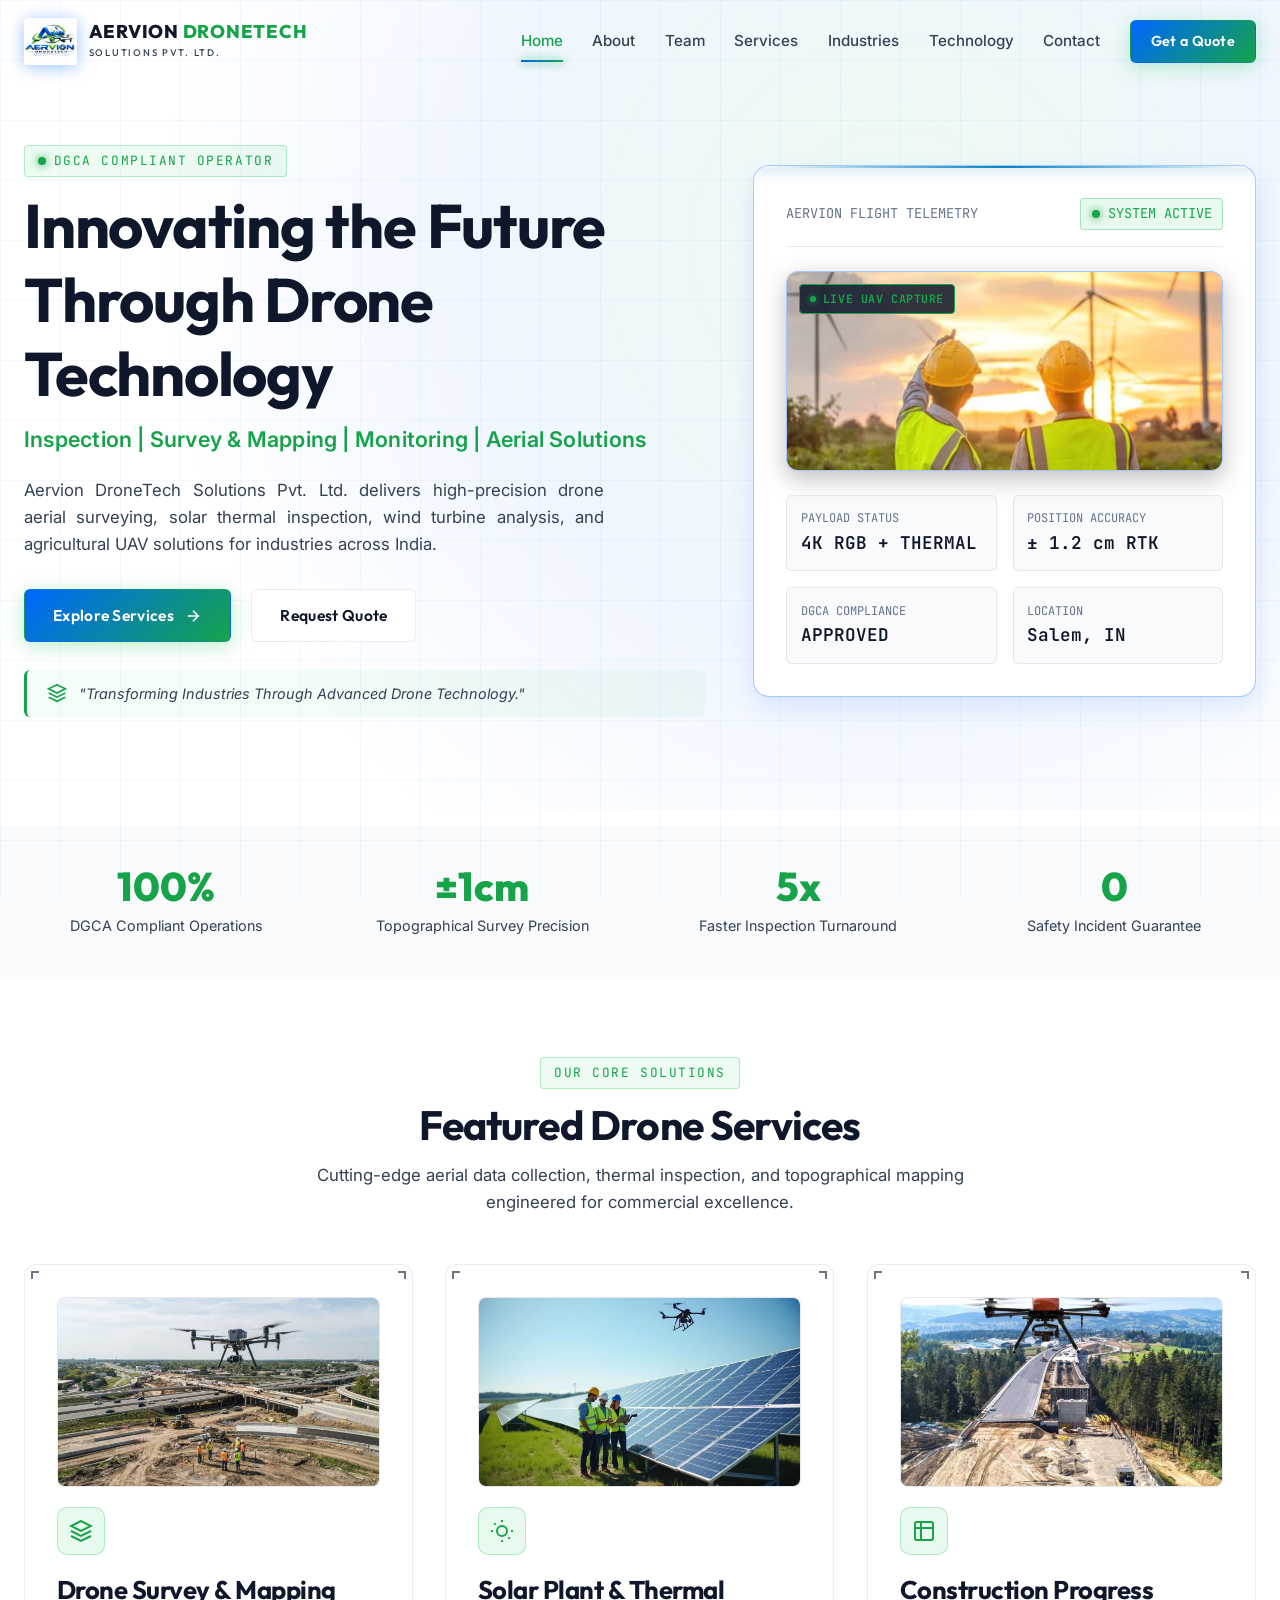
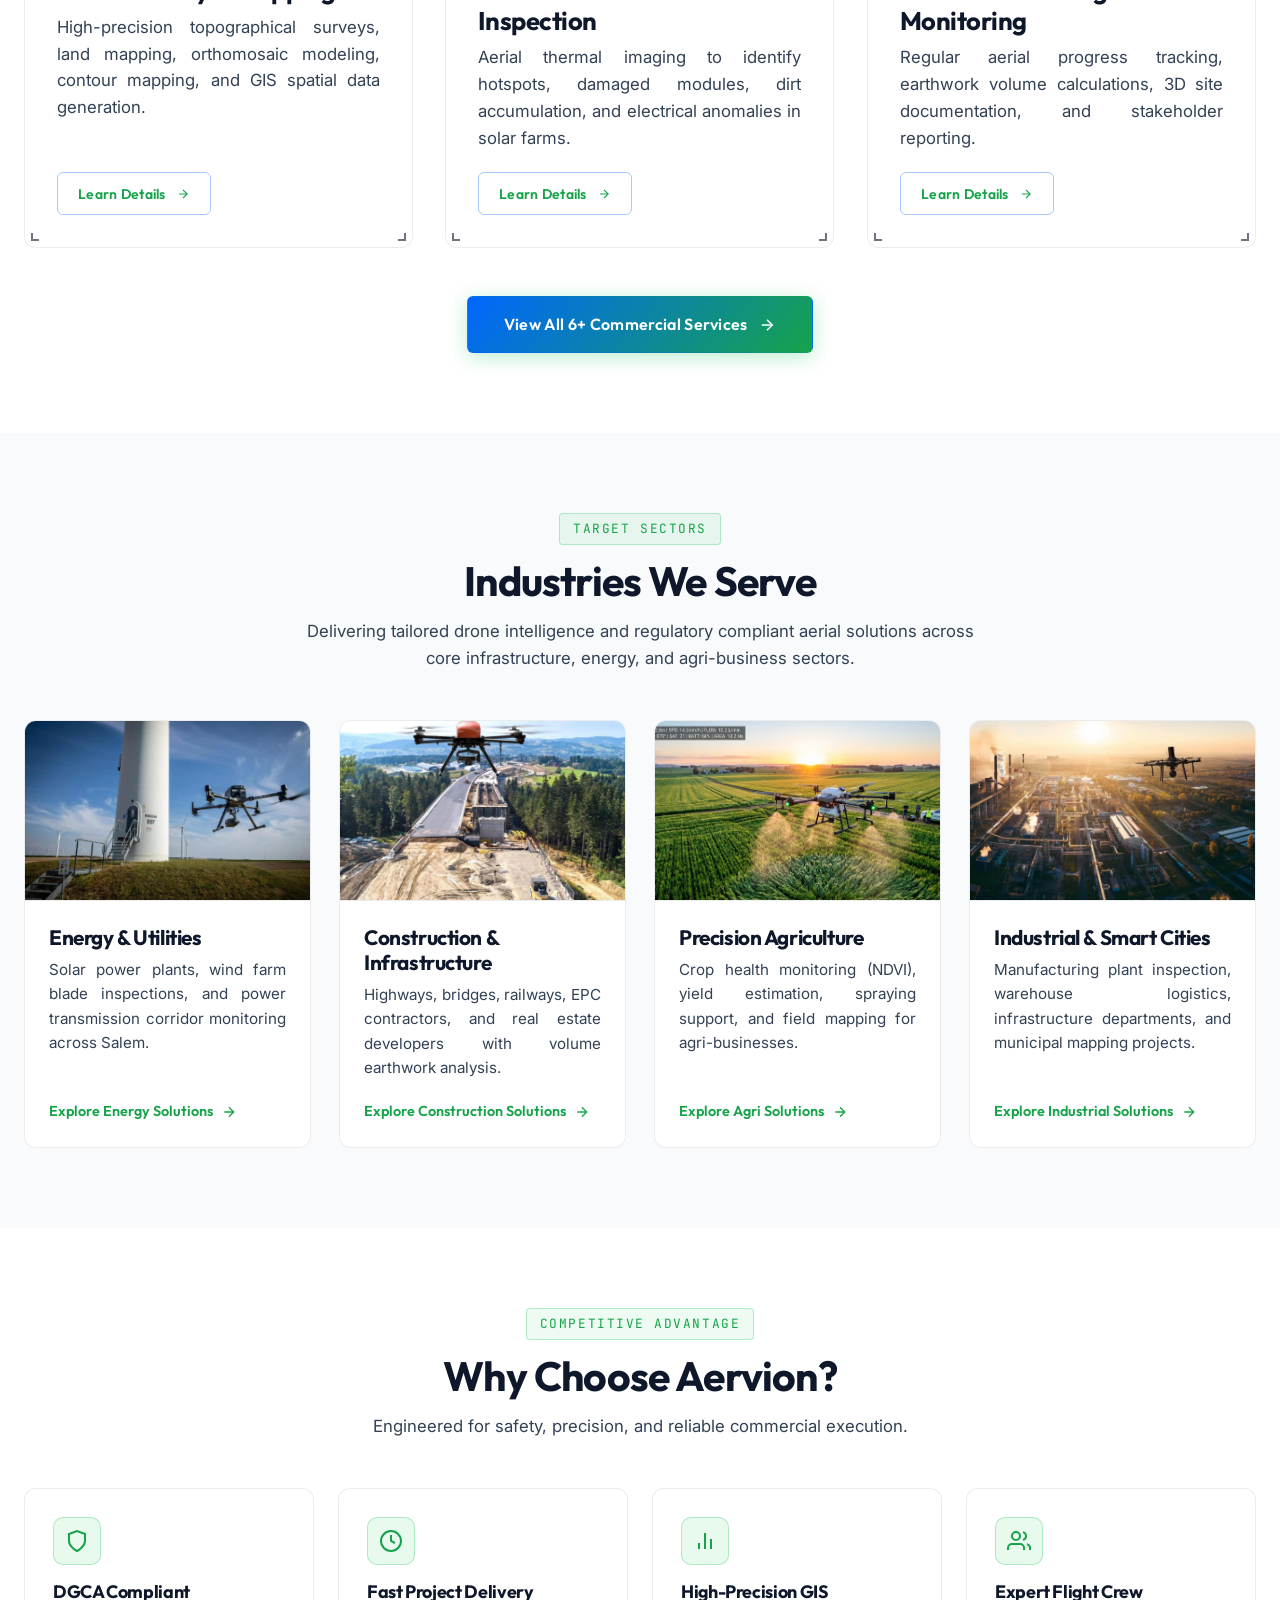
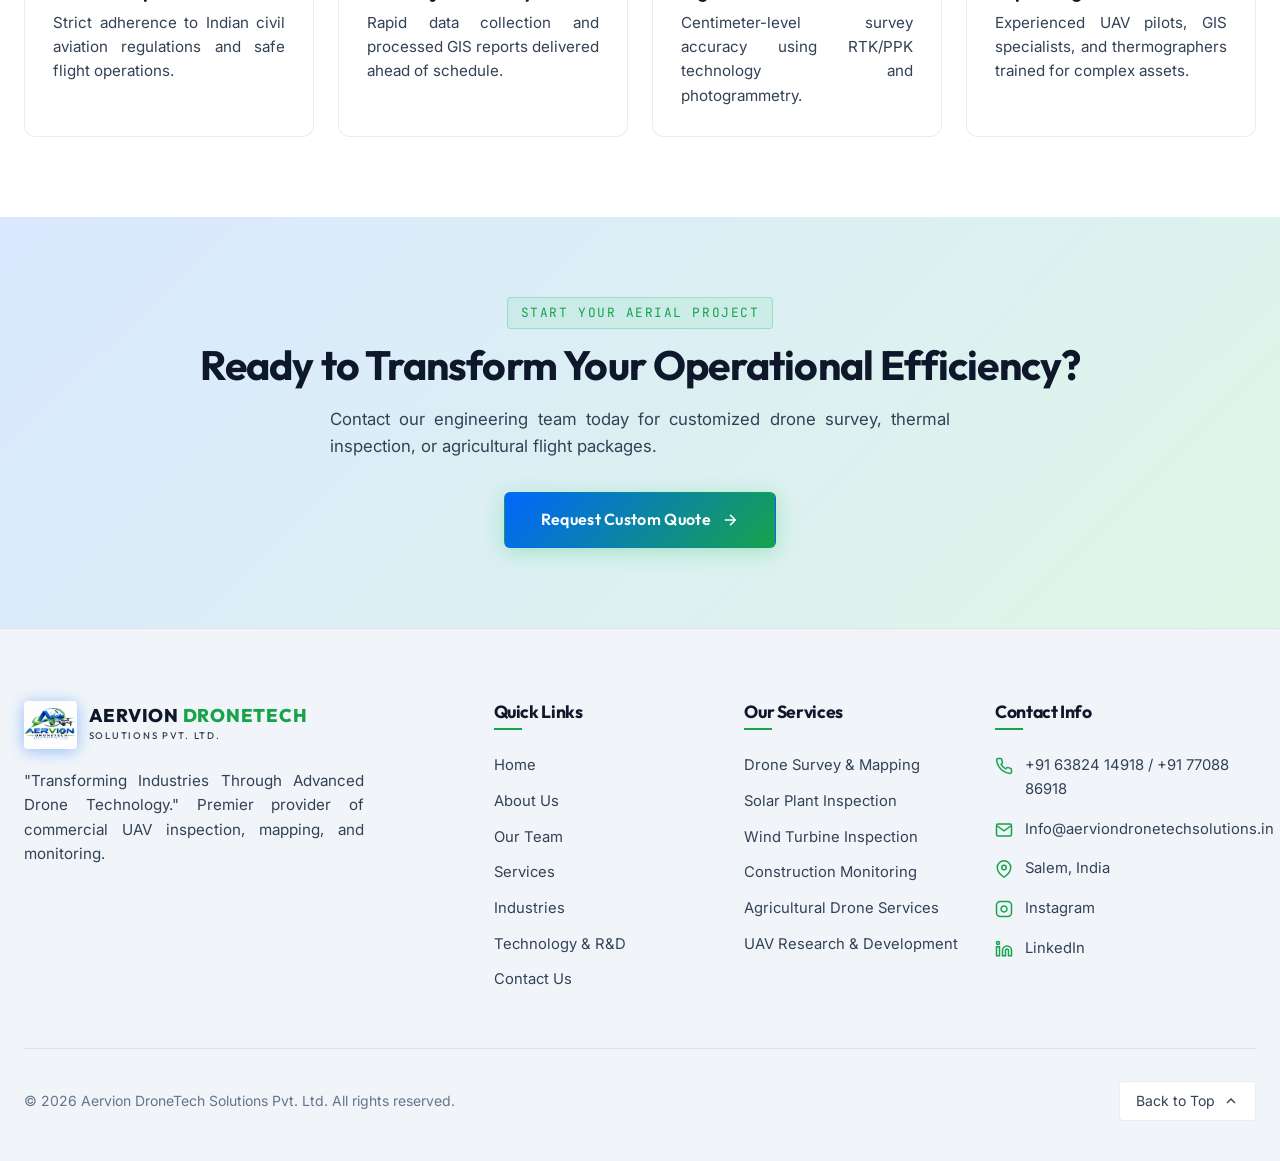
==== commit fc57635a: "Integrating google sheet with contact form" ====
--- a/index.html
+++ b/index.html
@@ -701,6 +701,22 @@
               </svg>
               <div>Salem, India</div>
             </div>
+            <div class="item">
+              <svg viewBox="0 0 24 24" fill="none" stroke="currentColor" stroke-width="2">
+                <rect x="2" y="2" width="20" height="20" rx="5" ry="5" />
+                <path d="M16 11.37A4 4 0 1 1 12.63 8 4 4 0 0 1 16 11.37z" />
+                <line x1="17.5" y1="6.5" x2="17.51" y2="6.5" />
+              </svg>
+              <a href="https://www.instagram.com/aervion_dronetech_solutions/" target="_blank" rel="noopener noreferrer">Instagram</a>
+            </div>
+            <div class="item">
+              <svg viewBox="0 0 24 24" fill="none" stroke="currentColor" stroke-width="2">
+                <path d="M16 8a6 6 0 0 1 6 6v7h-4v-7a2 2 0 0 0-2-2 2 2 0 0 0-2 2v7h-4v-7a6 6 0 0 1 6-6z" />
+                <rect x="2" y="9" width="4" height="12" />
+                <circle cx="4" cy="4" r="2" />
+              </svg>
+              <a href="https://www.linkedin.com/company/aervion-dronetech-solutions-pvt-ltd/" target="_blank" rel="noopener noreferrer">LinkedIn</a>
+            </div>
           </div>
         </div>
 
--- a/css/style.css
+++ b/css/style.css
@@ -647,6 +647,15 @@
   gap: 0.75rem;
 }
 
+.footer-contact-info a {
+  color: inherit;
+  transition: color 0.2s ease;
+}
+
+.footer-contact-info a:hover {
+  color: var(--accent-green);
+}
+
 .footer-contact-info svg {
   width: 18px;
   height: 18px;
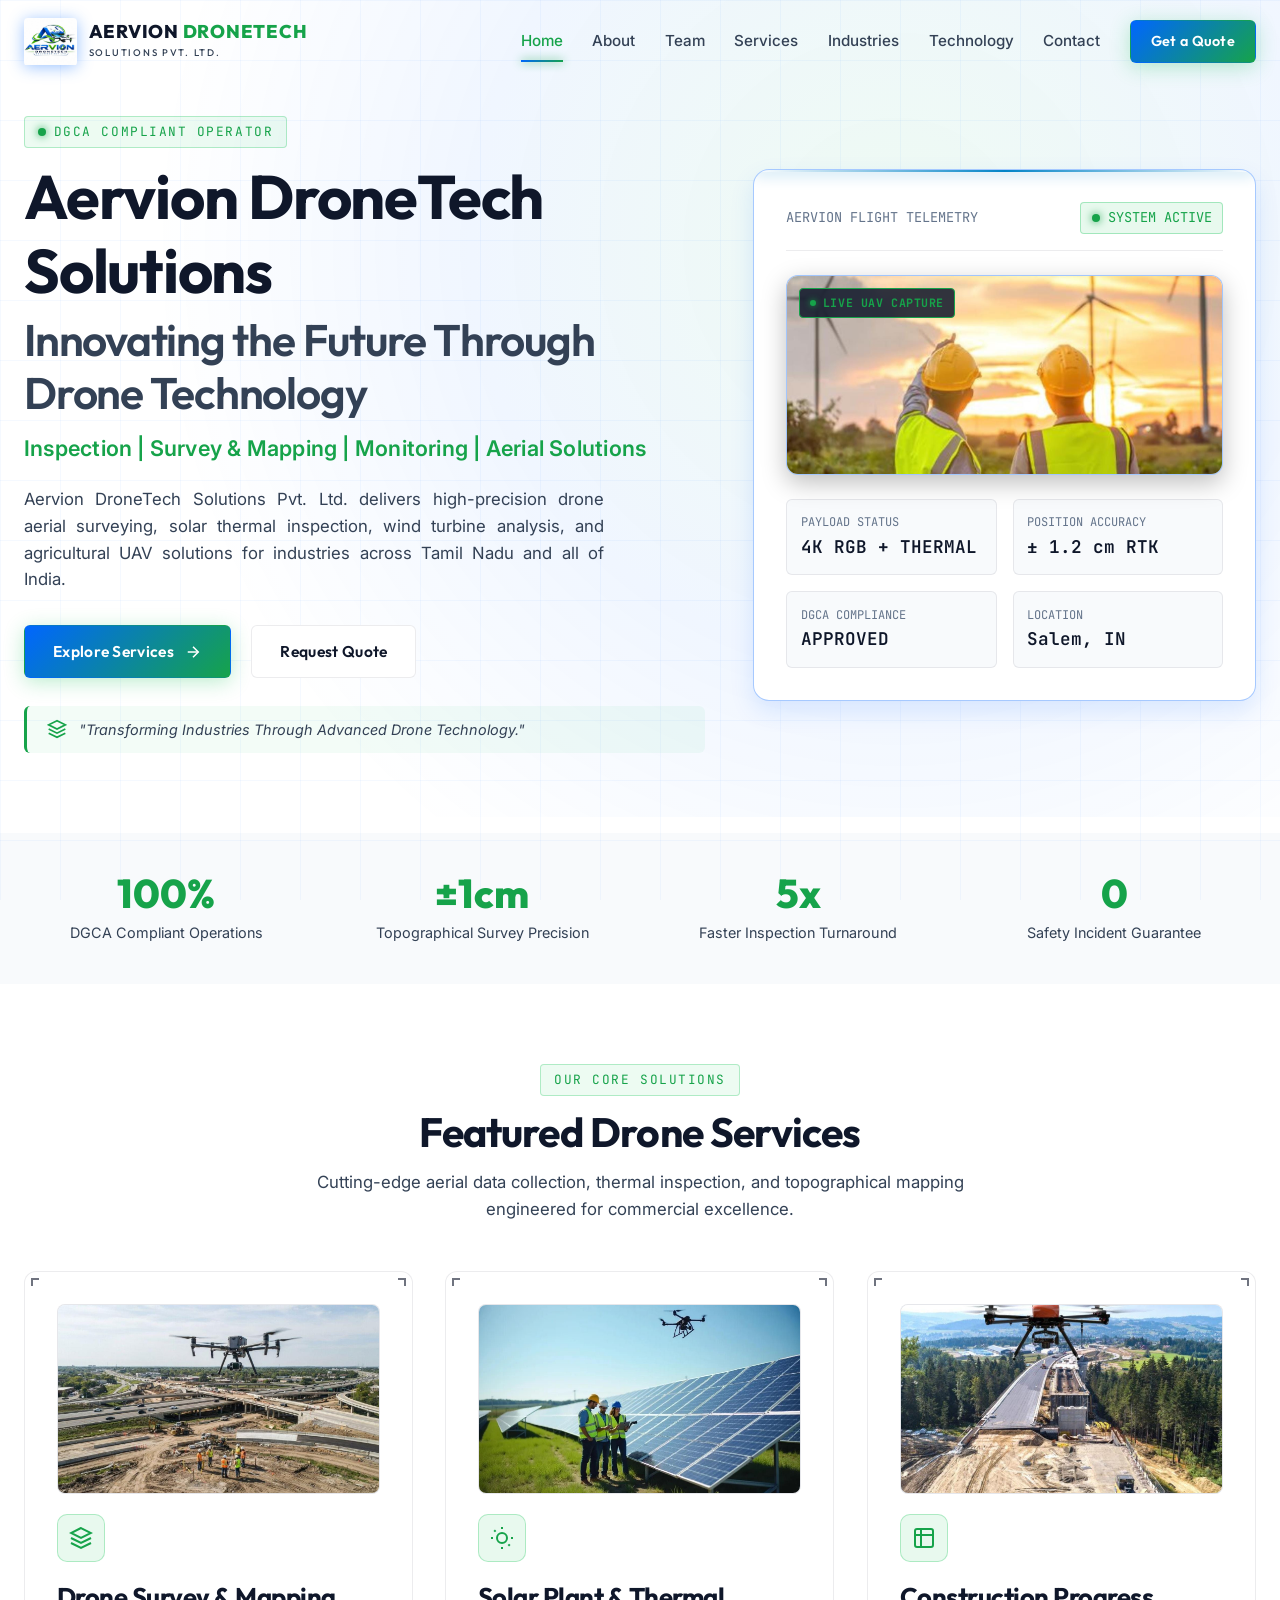
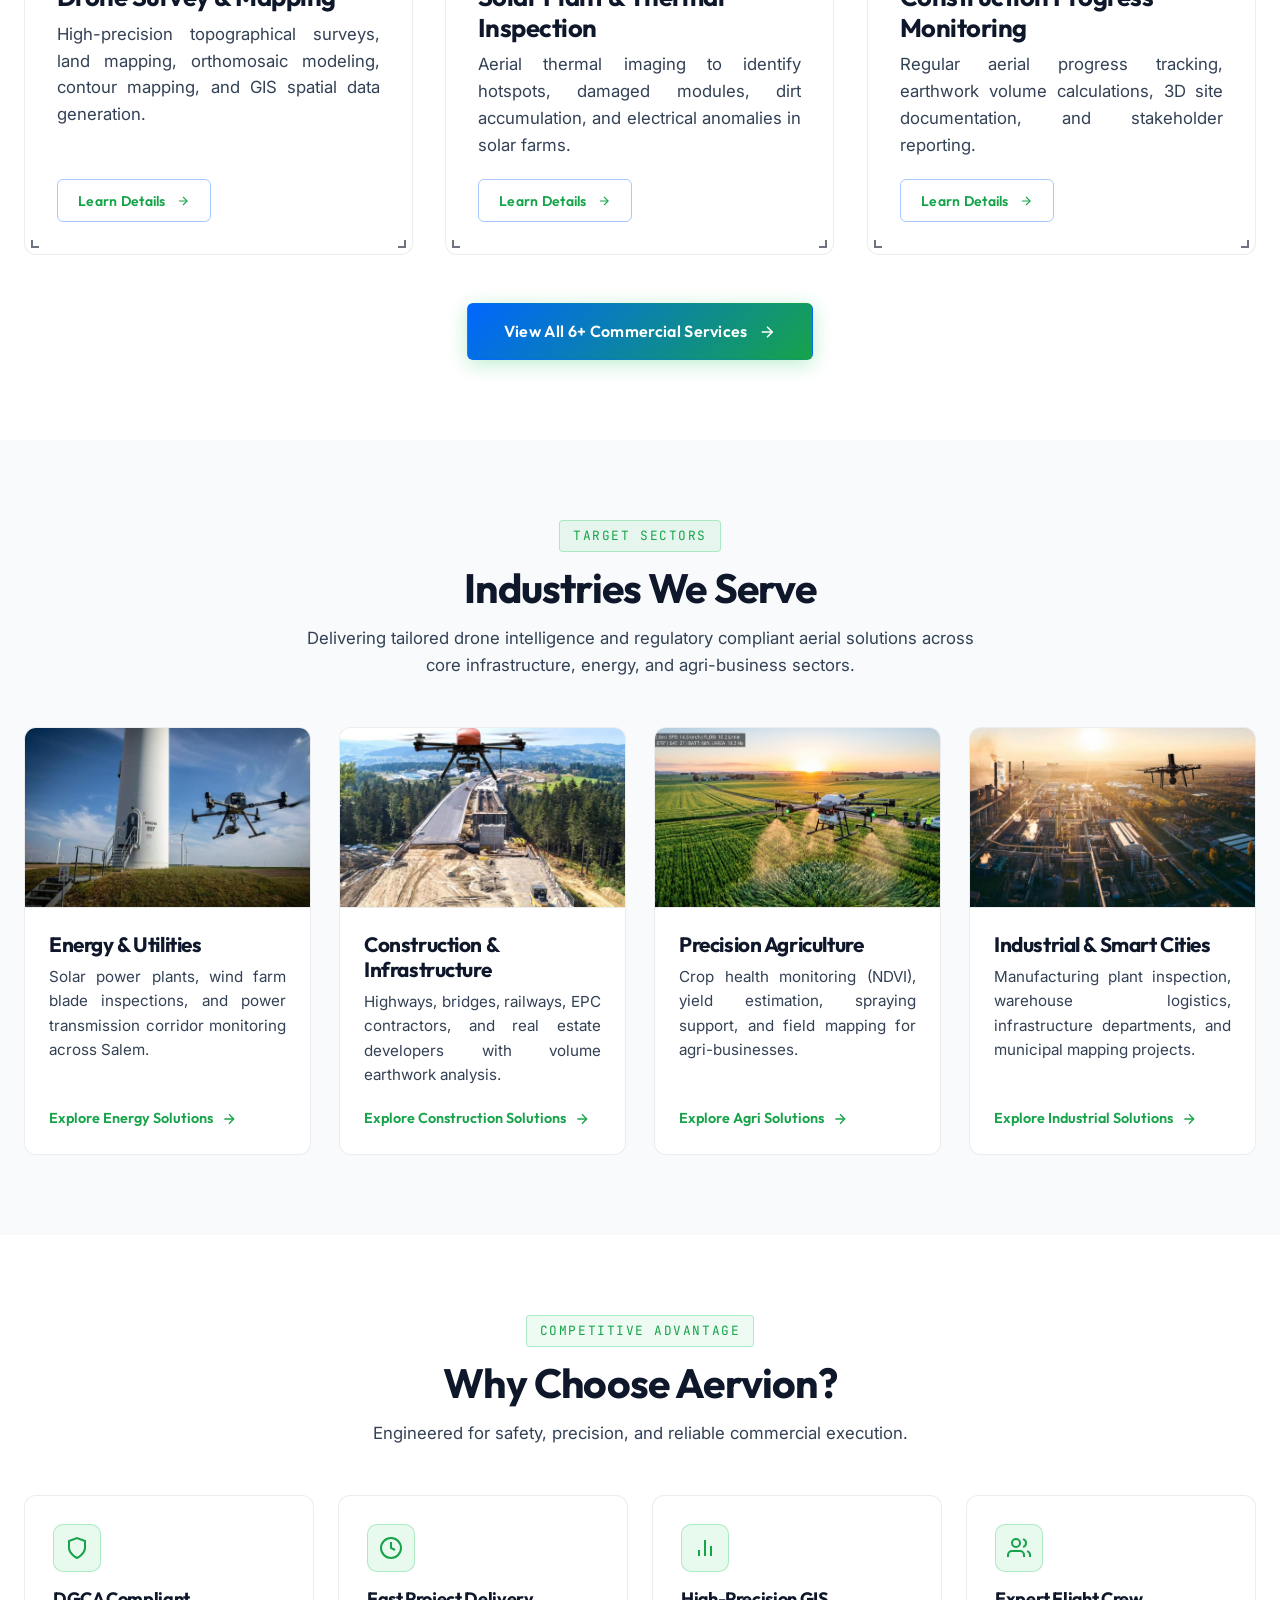
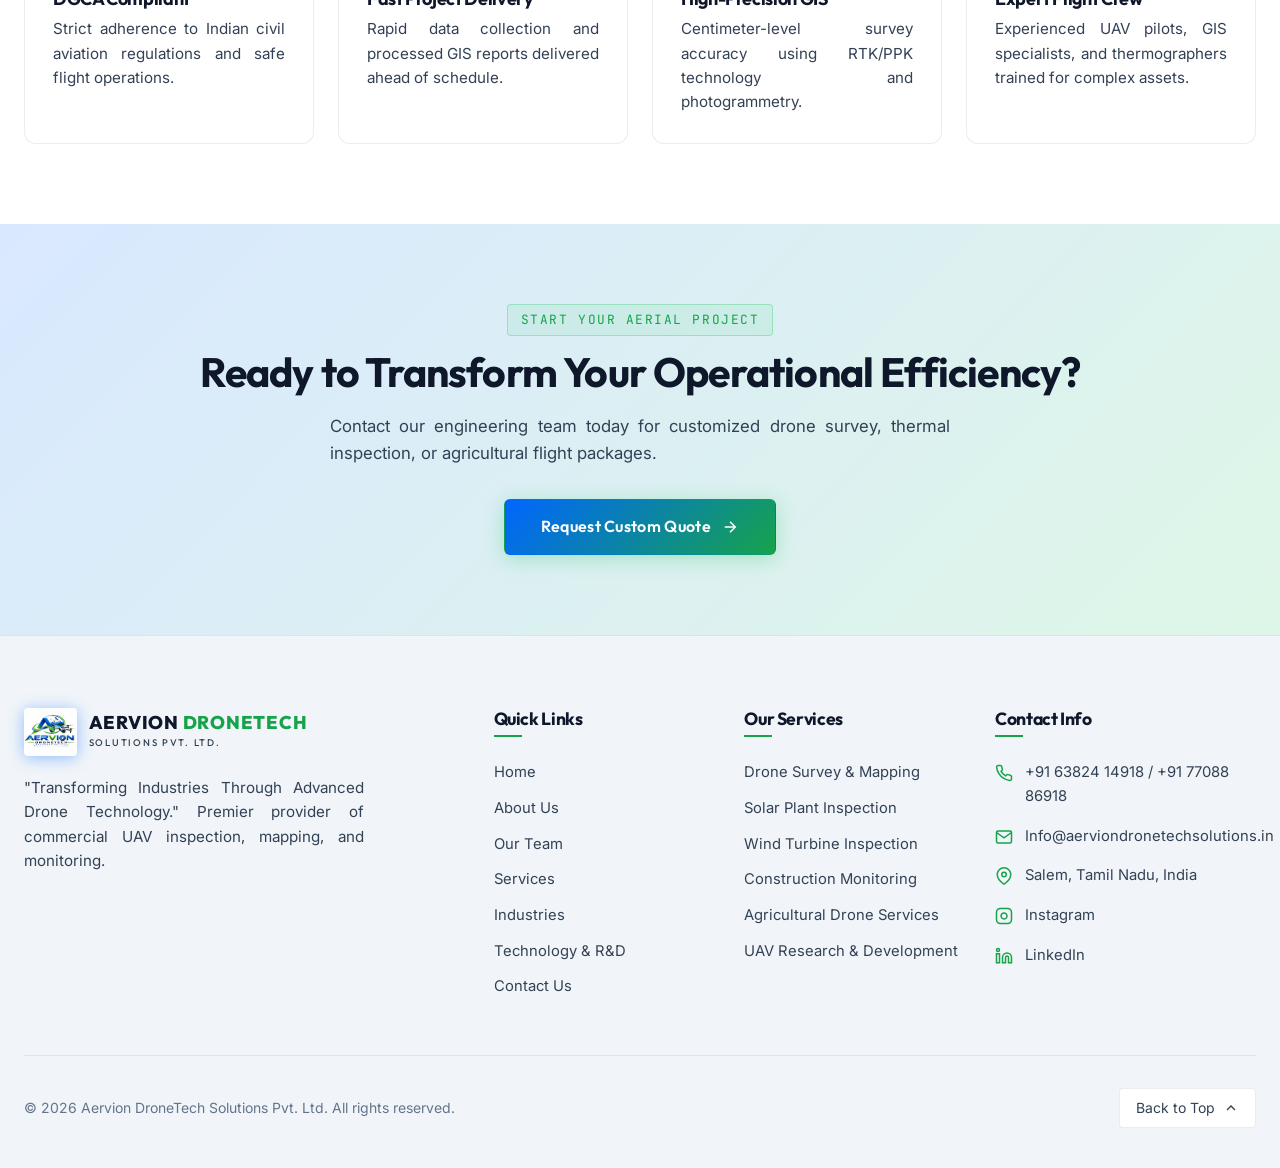
==== commit 77c7adec: "Improving SEO to website" ====
--- a/index.html
+++ b/index.html
@@ -4,17 +4,198 @@
 <head>
   <meta charset="UTF-8">
   <meta name="viewport" content="width=device-width, initial-scale=1.0">
-  <title>Aervion DroneTech Solutions | Advanced Drone Services & Aerial Intelligence</title>
+  <title>Aervion DroneTech Solutions Pvt. Ltd. | Commercial Drone Survey &amp; Inspection India</title>
   <meta name="description"
-    content="Aervion DroneTech Solutions Pvt. Ltd. is a premier drone technology company based in salem, India, specializing in drone inspection, topographical survey & GIS mapping, solar & wind turbine thermal inspection, and precision agricultural UAV services.">
+    content="Aervion DroneTech Solutions Pvt. Ltd. provides DGCA-compliant commercial drone services in India, including topographical survey, GIS mapping, solar plant thermal inspection, wind turbine diagnostics, and agricultural UAV solutions.">
   <meta name="keywords"
-    content="Aervion DroneTech, Drone Services Salem, Solar Plant Inspection India, Wind Turbine Inspection, GIS Survey Mapping, Construction Monitoring Drone, Precision Agriculture Drone">
+    content="Aervion DroneTech Solutions, Aervion DroneTech Solutions Pvt Ltd, Drone Services India, Drone Survey Salem, Topographical Survey Drone, Solar Plant Thermal Inspection, Wind Turbine Inspection Drone, Construction Monitoring Drone, Precision Agriculture Drone Tamil Nadu">
+  <meta name="author" content="Aervion DroneTech Solutions Pvt. Ltd.">
+  <meta name="robots" content="index, follow, max-image-preview:large, max-snippet:-1, max-video-preview:-1">
+  <link rel="canonical" href="https://aerviondronetechsolutions.in/">
+
+  <!-- Favicon & Brand Icons -->
+  <link rel="icon" type="image/jpeg" href="images/aervion_logo.jpeg">
+  <link rel="apple-touch-icon" href="images/aervion_logo.jpeg">
 
   <!-- Open Graph / Social Media -->
-  <meta property="og:title" content="Aervion DroneTech Solutions Pvt. Ltd.">
+  <meta property="og:locale" content="en_IN">
+  <meta property="og:type" content="website">
+  <meta property="og:title" content="Aervion DroneTech Solutions Pvt. Ltd. | Commercial Drone Survey &amp; Inspection India">
   <meta property="og:description"
-    content="Innovating the Future Through Drone Technology. Professional aerial solutions for Energy, Construction, Agriculture, and Industrial sectors.">
-  <meta property="og:type" content="website">
+    content="DGCA-compliant commercial drone survey, solar plant thermal inspection, wind turbine diagnostics, and agricultural UAV solutions across Tamil Nadu and India.">
+  <meta property="og:url" content="https://aerviondronetechsolutions.in/">
+  <meta property="og:site_name" content="Aervion DroneTech Solutions Pvt. Ltd.">
+  <meta property="og:image" content="https://aerviondronetechsolutions.in/images/drone_realtime_hero.jpg">
+  <meta property="og:image:width" content="1272">
+  <meta property="og:image:height" content="1267">
+  <meta property="og:image:alt" content="Aervion DroneTech Solutions DGCA Compliant Drone Flight Operations">
+
+  <!-- Twitter Card -->
+  <meta name="twitter:card" content="summary_large_image">
+  <meta name="twitter:title" content="Aervion DroneTech Solutions Pvt. Ltd. | Commercial Drone Services">
+  <meta name="twitter:description"
+    content="Professional aerial solutions for Energy, Construction, Agriculture, and Industrial sectors across India.">
+  <meta name="twitter:image" content="https://aerviondronetechsolutions.in/images/drone_realtime_hero.jpg">
+  <meta name="twitter:image:alt" content="Aervion DroneTech Solutions Commercial Drone Operations">
+
+  <!-- Google Search Console Verification (Replace CONTENT with your actual token from GSC) -->
+  <!-- <meta name="google-site-verification" content="YOUR_GOOGLE_SEARCH_CONSOLE_VERIFICATION_TOKEN"> -->
+
+  <!-- Performance Preconnect & Preload -->
+  <link rel="preconnect" href="https://fonts.googleapis.com">
+  <link rel="preconnect" href="https://fonts.gstatic.com" crossorigin>
+  <link rel="preload" as="image" href="images/drone_realtime_hero.jpg" fetchpriority="high">
+
+  <!-- Noscript Fallback for Search Engine Crawlers & JS-disabled Browsers -->
+  <noscript>
+    <style>
+      .reveal, .reveal-up, .reveal-left, .reveal-right, .reveal-zoom {
+        opacity: 1 !important;
+        transform: none !important;
+      }
+    </style>
+  </noscript>
+
+  <!-- Structured Data / JSON-LD Schema Markup -->
+  <script type="application/ld+json">
+  {
+    "@context": "https://schema.org",
+    "@graph": [
+      {
+        "@type": "Organization",
+        "@id": "https://aerviondronetechsolutions.in/#organization",
+        "name": "Aervion DroneTech Solutions Pvt. Ltd.",
+        "legalName": "Aervion DroneTech Solutions Private Limited",
+        "alternateName": [
+          "Aervion DroneTech",
+          "Aervion DroneTech Solutions",
+          "Aervion UAV Solutions"
+        ],
+        "url": "https://aerviondronetechsolutions.in/",
+        "logo": {
+          "@type": "ImageObject",
+          "@id": "https://aerviondronetechsolutions.in/#logo",
+          "url": "https://aerviondronetechsolutions.in/images/aervion_logo.jpeg",
+          "caption": "Aervion DroneTech Solutions Official Logo"
+        },
+        "image": "https://aerviondronetechsolutions.in/images/drone_realtime_hero.jpg",
+        "slogan": "Innovating the Future Through Drone Technology",
+        "description": "Aervion DroneTech Solutions Pvt. Ltd. is an emerging drone technology company delivering innovative aerial solutions across infrastructure, energy, agriculture, construction, and industrial sectors in India.",
+        "email": "Info@aerviondronetechsolutions.in",
+        "telephone": "+91-6382414918",
+        "address": {
+          "@type": "PostalAddress",
+          "addressLocality": "Salem",
+          "addressRegion": "Tamil Nadu",
+          "addressCountry": "IN"
+        },
+        "sameAs": [
+          "https://www.instagram.com/aervion_dronetech_solutions/",
+          "https://www.linkedin.com/company/aervion-dronetech-solutions-pvt-ltd/"
+        ]
+      },
+      {
+        "@type": "WebSite",
+        "@id": "https://aerviondronetechsolutions.in/#website",
+        "url": "https://aerviondronetechsolutions.in/",
+        "name": "Aervion DroneTech Solutions Pvt. Ltd.",
+        "description": "Commercial Drone Services, Topographical Survey, Thermal Inspection, and Precision Agriculture in India",
+        "publisher": {
+          "@id": "https://aerviondronetechsolutions.in/#organization"
+        },
+        "inLanguage": "en-IN"
+      },
+      {
+        "@type": ["ProfessionalService", "LocalBusiness"],
+        "@id": "https://aerviondronetechsolutions.in/#localbusiness",
+        "name": "Aervion DroneTech Solutions Pvt. Ltd.",
+        "image": "https://aerviondronetechsolutions.in/images/aervion_logo.jpeg",
+        "url": "https://aerviondronetechsolutions.in/",
+        "telephone": "+91-6382414918",
+        "priceRange": "$$",
+        "address": {
+          "@type": "PostalAddress",
+          "addressLocality": "Salem",
+          "addressRegion": "Tamil Nadu",
+          "addressCountry": "IN"
+        },
+        "geo": {
+          "@type": "GeoCoordinates",
+          "latitude": 11.6643,
+          "longitude": 78.1460
+        },
+        "areaServed": [
+          {
+            "@type": "AdministrativeArea",
+            "name": "Salem"
+          },
+          {
+            "@type": "AdministrativeArea",
+            "name": "Tamil Nadu"
+          },
+          {
+            "@type": "Country",
+            "name": "India"
+          }
+        ],
+        "hasOfferCatalog": {
+          "@type": "OfferCatalog",
+          "name": "Commercial Drone Services",
+          "itemListElement": [
+            {
+              "@type": "Offer",
+              "itemOffered": {
+                "@type": "Service",
+                "name": "Drone Survey & Topographical Mapping",
+                "description": "High-precision topographical surveys, land mapping, orthomosaics, and GIS spatial data."
+              }
+            },
+            {
+              "@type": "Offer",
+              "itemOffered": {
+                "@type": "Service",
+                "name": "Solar Plant Thermal Drone Inspection",
+                "description": "Aerial radiometric thermal imaging to detect solar PV hotspots, damaged modules, and dirt accumulation."
+              }
+            },
+            {
+              "@type": "Offer",
+              "itemOffered": {
+                "@type": "Service",
+                "name": "Wind Turbine Blade Drone Inspection",
+                "description": "Autonomous 4K RGB inspections of wind turbine rotor blades for erosion, micro-cracks, and lightning damage."
+              }
+            },
+            {
+              "@type": "Offer",
+              "itemOffered": {
+                "@type": "Service",
+                "name": "Construction Progress Monitoring",
+                "description": "Aerial project tracking, cut/fill volume calculations, 3D site documentation, and stakeholder reporting."
+              }
+            },
+            {
+              "@type": "Offer",
+              "itemOffered": {
+                "@type": "Service",
+                "name": "Agricultural Drone Solutions",
+                "description": "Precision agriculture UAV surveys, NDVI crop health monitoring, and agricultural spraying support."
+              }
+            },
+            {
+              "@type": "Offer",
+              "itemOffered": {
+                "@type": "Service",
+                "name": "UAV Research & Development",
+                "description": "Custom drone payloads, aerodynamics engineering, and specialized sensor integration."
+              }
+            }
+          ]
+        }
+      }
+    ]
+  }
+  </script>
 
   <!-- Stylesheets -->
   <link rel="stylesheet" href="css/style.css">
@@ -175,7 +356,7 @@
   <header class="site-header">
     <div class="container header-container">
       <a href="index.html" class="brand-logo" aria-label="Aervion DroneTech Solutions Home">
-        <img src="images/aervion_logo.jpeg" alt="Aervion DroneTech Solutions Official Logo" class="brand-logo-img">
+        <img src="images/aervion_logo.jpeg" alt="Aervion DroneTech Solutions Official Logo" class="brand-logo-img" width="48" height="48">
         <div class="brand-text">
           <span class="brand-title">AERVION <span>DRONETECH</span></span>
           <span class="brand-sub">SOLUTIONS PVT. LTD.</span>
@@ -217,11 +398,11 @@
             <span class="mono-tag">
               <span class="hud-status-dot"></span> DGCA COMPLIANT OPERATOR
             </span>
-            <h1>Innovating the Future Through Drone Technology</h1>
+            <h1>Aervion DroneTech Solutions <span style="display: block; font-size: 0.72em; color: var(--text-secondary); font-weight: 600; margin-top: 0.35rem;">Innovating the Future Through Drone Technology</span></h1>
             <p class="hero-tagline">Inspection | Survey &amp; Mapping | Monitoring | Aerial Solutions</p>
             <p class="hero-description">
               Aervion DroneTech Solutions Pvt. Ltd. delivers high-precision drone aerial surveying, solar thermal
-              inspection, wind turbine analysis, and agricultural UAV solutions for industries across India.
+              inspection, wind turbine analysis, and agricultural UAV solutions for industries across Tamil Nadu and all of India.
             </p>
 
             <div class="hero-cta-group">
@@ -265,8 +446,8 @@
                 <div class="realtime-overlay-tag">
                   <span class="pulse-dot"></span> LIVE UAV CAPTURE
                 </div>
-                <img src="images/drone_realtime_hero.jpg" alt="Drone Real Time Flight Operation"
-                  style="width: 100%; height: 100%; object-fit: cover;">
+                <img src="images/drone_realtime_hero.jpg" alt="Aervion DroneTech Solutions DGCA Compliant Real Time UAV Flight Operation"
+                  width="1272" height="1267" fetchpriority="high" style="width: 100%; height: 100%; object-fit: cover;">
               </div>
 
               <div class="telemetry-grid">
@@ -342,7 +523,7 @@
             <div class="tech-corner br"></div>
 
             <div class="service-card-img-wrapper">
-              <img src="images/drone_realtime_survey.jpg" alt="Real Time Drone Survey & Mapping Service">
+              <img src="images/drone_realtime_survey.jpg" alt="High-Precision Topographical Drone Survey and GIS Mapping Service" width="1272" height="701" loading="lazy" decoding="async">
             </div>
 
             <div class="card-icon">
@@ -373,7 +554,7 @@
             <div class="tech-corner br"></div>
 
             <div class="service-card-img-wrapper">
-              <img src="images/drone_realtime_solar.jpg" alt="Real Time Solar & Thermal Inspection Service">
+              <img src="images/drone_realtime_solar.jpg" alt="Utility-Scale Solar Farm Aerial Thermal Drone Inspection Service" width="1272" height="886" loading="lazy" decoding="async">
             </div>
 
             <div class="card-icon">
@@ -410,7 +591,7 @@
             <div class="tech-corner br"></div>
 
             <div class="service-card-img-wrapper">
-              <img src="images/drone_realtime_construction.jpg" alt="Real Time Construction Monitoring Service">
+              <img src="images/drone_realtime_construction.jpg" alt="Construction Progress Monitoring and Volumetric Earthwork Drone Service" width="1272" height="1270" loading="lazy" decoding="async">
             </div>
 
             <div class="card-icon">
@@ -468,7 +649,7 @@
           <!-- Sector 1: Energy & Utilities -->
           <div class="industry-card reveal reveal-up">
             <div class="industry-card-img-container">
-              <img src="images/drone_realtime_wind.jpg" alt="Real Time Energy & Utilities Drone Inspection">
+              <img src="images/drone_realtime_wind.jpg" alt="Wind Turbine Blade Drone Inspection and Surface Flaw Detection" width="1272" height="845" loading="lazy" decoding="async">
             </div>
             <div class="industry-card-body">
               <h3>Energy &amp; Utilities</h3>
@@ -487,7 +668,7 @@
           <!-- Sector 2: Construction & Infrastructure -->
           <div class="industry-card reveal reveal-up delay-1">
             <div class="industry-card-img-container">
-              <img src="images/drone_realtime_construction.jpg" alt="Real Time Construction Infrastructure Drone Solutions">
+              <img src="images/drone_realtime_construction.jpg" alt="Highway, Bridge and EPC Infrastructure Drone Survey Solutions" width="1272" height="1270" loading="lazy" decoding="async">
             </div>
             <div class="industry-card-body">
               <h3>Construction &amp; Infrastructure</h3>
@@ -506,7 +687,7 @@
           <!-- Sector 3: Precision Agriculture -->
           <div class="industry-card reveal reveal-up delay-2">
             <div class="industry-card-img-container">
-              <img src="images/drone_realtime_agriculture.jpg" alt="Real Time Precision Agriculture Drone Solutions">
+              <img src="images/drone_realtime_agriculture.jpg" alt="Precision Agriculture Multispectral NDVI Crop Health Drone Solutions" width="1376" height="768" loading="lazy" decoding="async">
             </div>
             <div class="industry-card-body">
               <h3>Precision Agriculture</h3>
@@ -525,7 +706,7 @@
           <!-- Sector 4: Industrial & Smart Cities -->
           <div class="industry-card reveal reveal-up delay-3">
             <div class="industry-card-img-container">
-              <img src="images/drone_realtime_industrial.jpg" alt="Real Time Industrial & Smart Cities Drone Solutions">
+              <img src="images/drone_realtime_industrial.jpg" alt="Industrial Facility, Warehouse and Smart City Drone Inspection Solutions" width="1272" height="845" loading="lazy" decoding="async">
             </div>
             <div class="industry-card-body">
               <h3>Industrial &amp; Smart Cities</h3>
@@ -642,7 +823,7 @@
 
         <div class="footer-brand">
           <a href="index.html" class="brand-logo">
-            <img src="images/aervion_logo.jpeg" alt="Aervion Logo" class="brand-logo-img">
+            <img src="images/aervion_logo.jpeg" alt="Aervion DroneTech Solutions Official Corporate Logo" class="brand-logo-img" width="48" height="48" loading="lazy" decoding="async">
             <div class="brand-text">
               <span class="brand-title">AERVION <span>DRONETECH</span></span>
               <span class="brand-sub">SOLUTIONS PVT. LTD.</span>
@@ -699,7 +880,7 @@
                 <path d="M21 10c0 7-9 13-9 13s-9-6-9-13a9 9 0 0 1 18 0z" />
                 <circle cx="12" cy="10" r="3" />
               </svg>
-              <div>Salem, India</div>
+              <div>Salem, Tamil Nadu, India</div>
             </div>
             <div class="item">
               <svg viewBox="0 0 24 24" fill="none" stroke="currentColor" stroke-width="2">
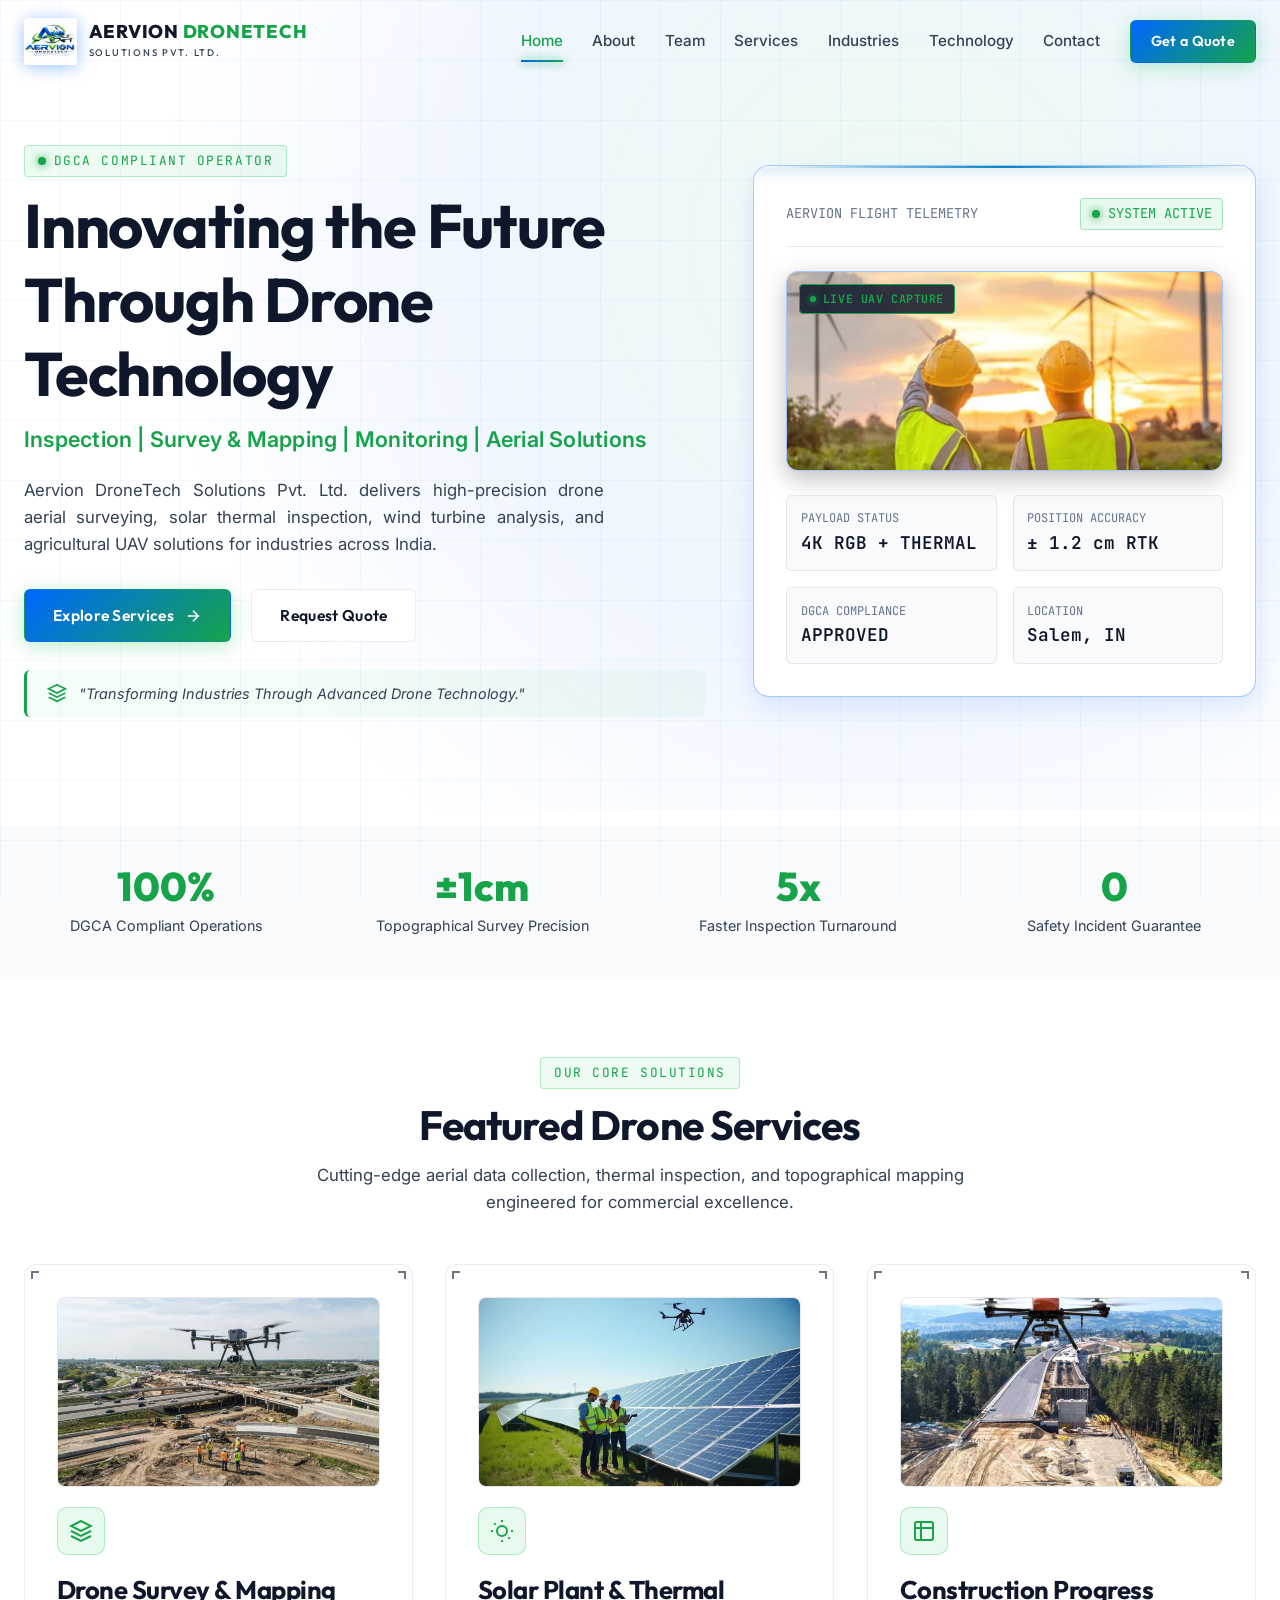
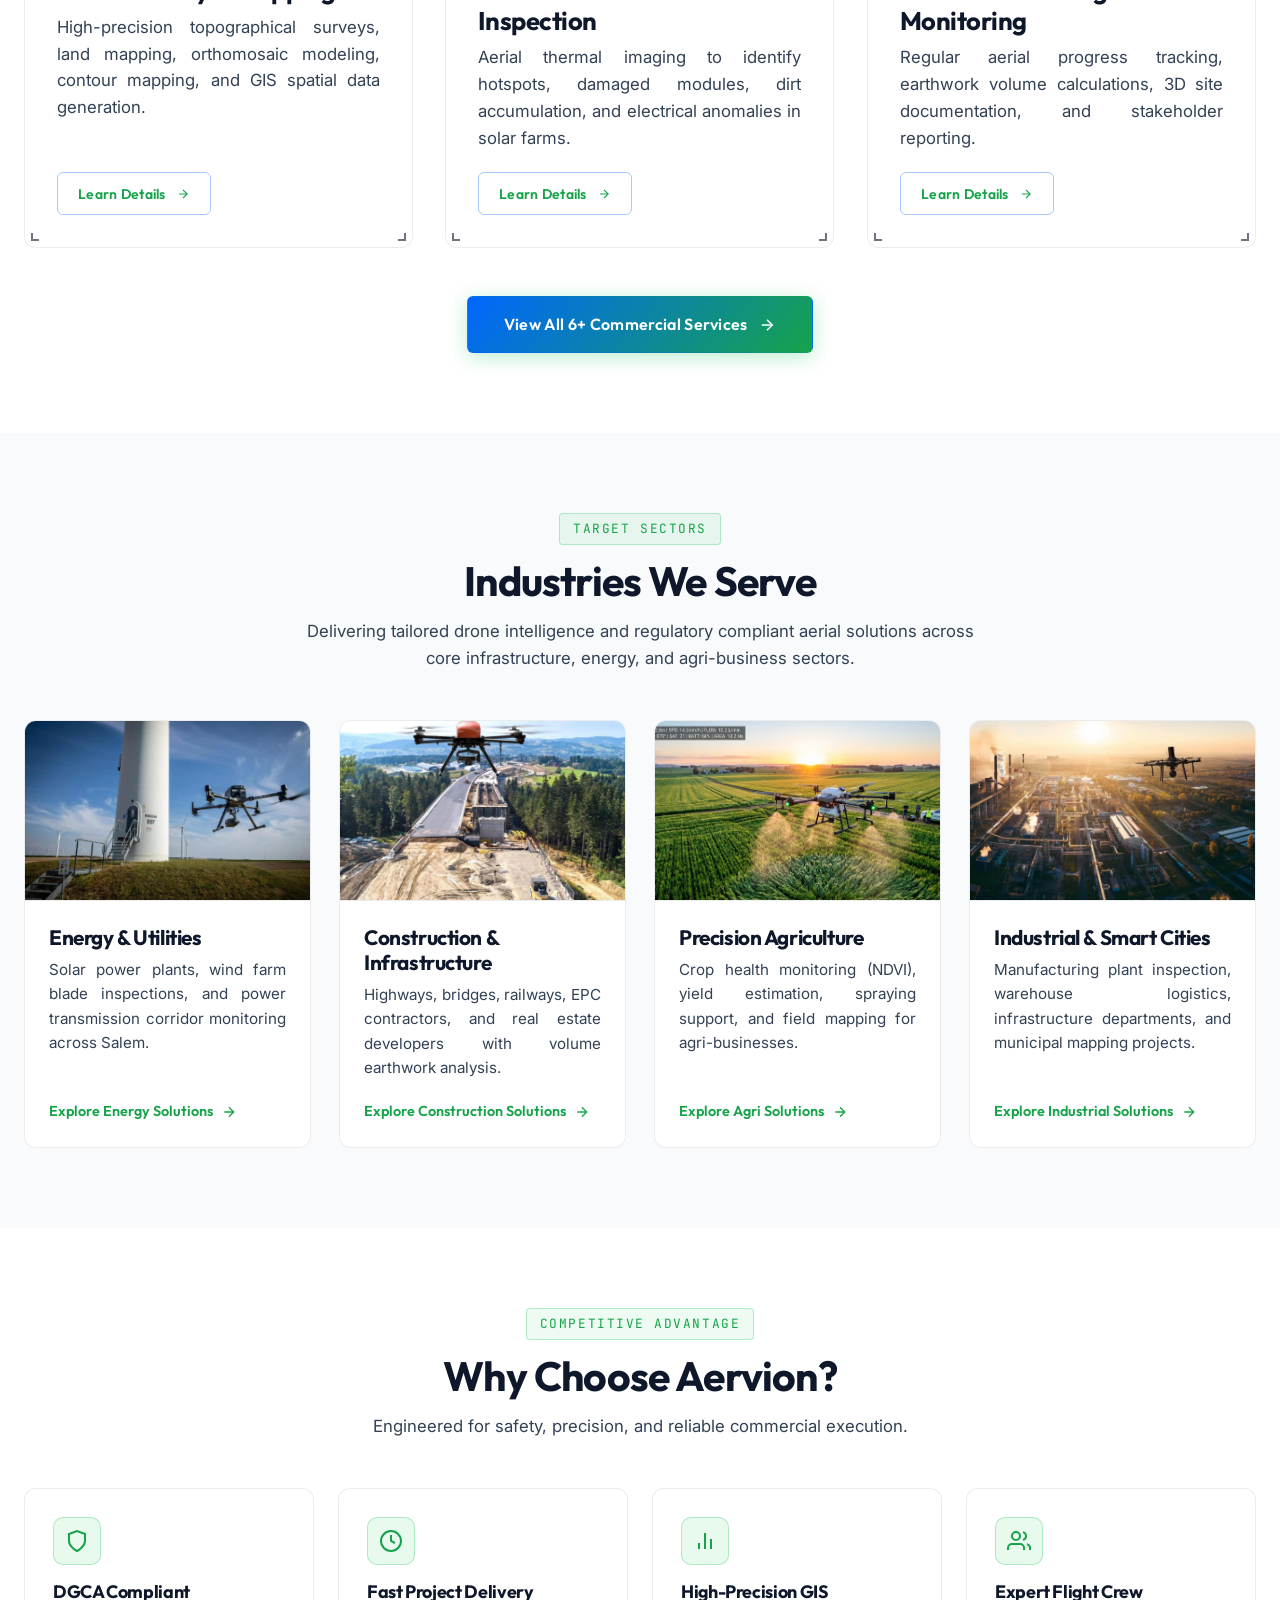
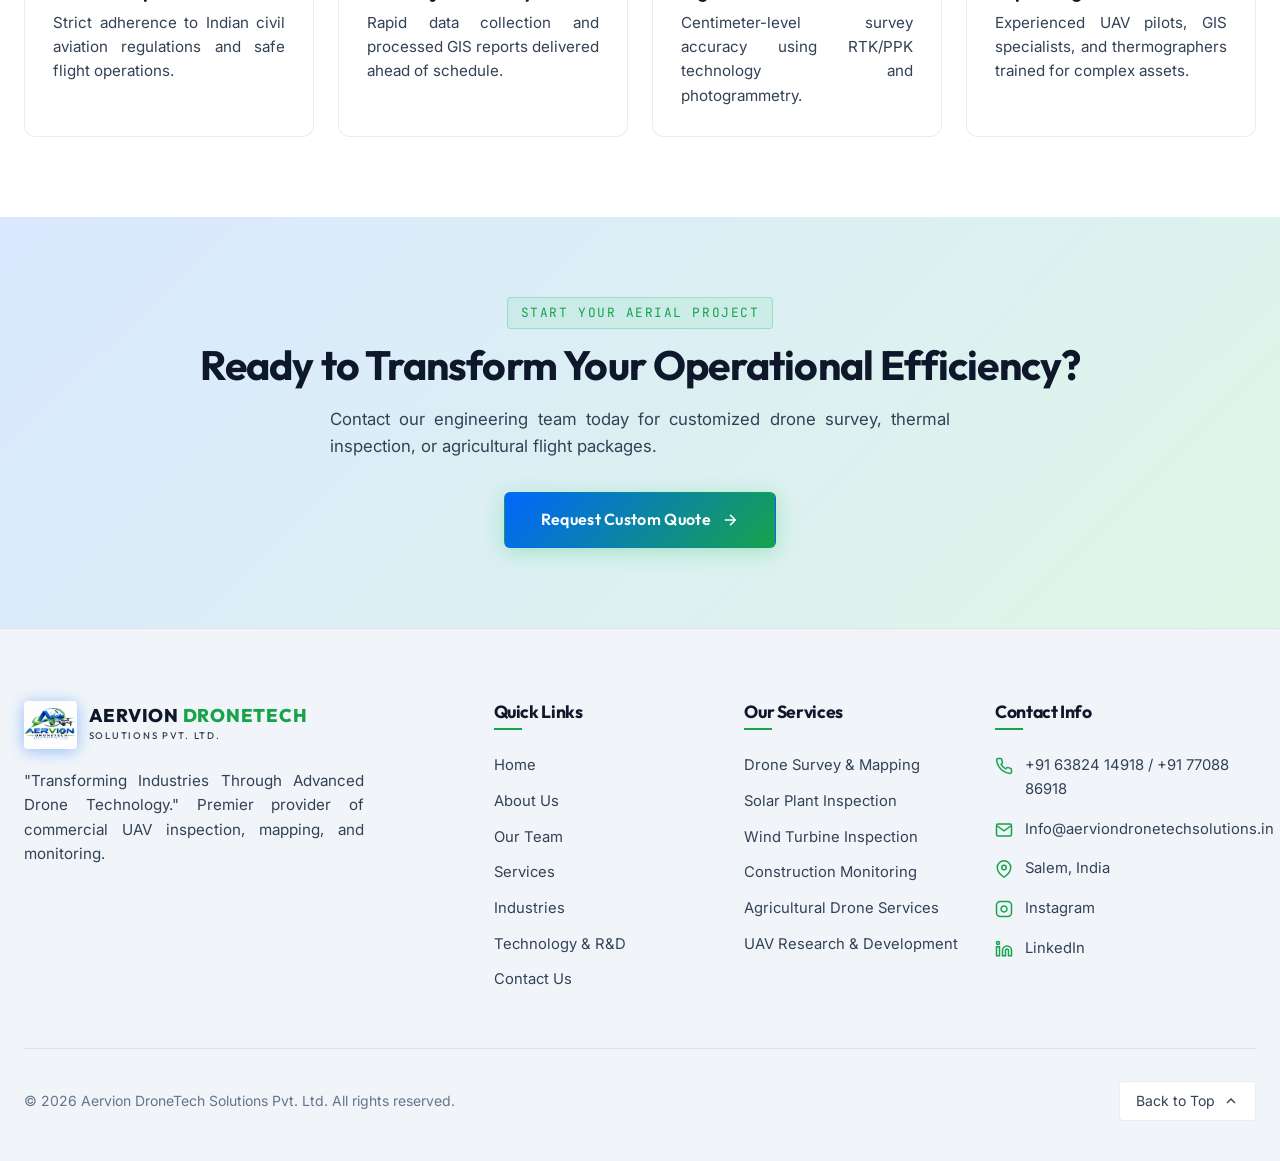
==== commit ef2118d4: "fix-google search url logo" ====
--- a/index.html
+++ b/index.html
@@ -4,198 +4,22 @@
 <head>
   <meta charset="UTF-8">
   <meta name="viewport" content="width=device-width, initial-scale=1.0">
-  <title>Aervion DroneTech Solutions Pvt. Ltd. | Commercial Drone Survey &amp; Inspection India</title>
+  <title>Aervion DroneTech Solutions | Advanced Drone Services & Aerial Intelligence</title>
   <meta name="description"
-    content="Aervion DroneTech Solutions Pvt. Ltd. provides DGCA-compliant commercial drone services in India, including topographical survey, GIS mapping, solar plant thermal inspection, wind turbine diagnostics, and agricultural UAV solutions.">
+    content="Aervion DroneTech Solutions Pvt. Ltd. is a premier drone technology company based in salem, India, specializing in drone inspection, topographical survey & GIS mapping, solar & wind turbine thermal inspection, and precision agricultural UAV services.">
   <meta name="keywords"
-    content="Aervion DroneTech Solutions, Aervion DroneTech Solutions Pvt Ltd, Drone Services India, Drone Survey Salem, Topographical Survey Drone, Solar Plant Thermal Inspection, Wind Turbine Inspection Drone, Construction Monitoring Drone, Precision Agriculture Drone Tamil Nadu">
-  <meta name="author" content="Aervion DroneTech Solutions Pvt. Ltd.">
-  <meta name="robots" content="index, follow, max-image-preview:large, max-snippet:-1, max-video-preview:-1">
-  <link rel="canonical" href="https://aerviondronetechsolutions.in/">
-
-  <!-- Favicon & Brand Icons -->
-  <link rel="icon" type="image/jpeg" href="images/aervion_logo.jpeg">
-  <link rel="apple-touch-icon" href="images/aervion_logo.jpeg">
+    content="Aervion DroneTech, Drone Services Salem, Solar Plant Inspection India, Wind Turbine Inspection, GIS Survey Mapping, Construction Monitoring Drone, Precision Agriculture Drone">
+
+  <!-- Favicon -->
+  <link rel="icon" type="image/png" href="images/favicon.png">
+  <link rel="shortcut icon" type="image/png" href="images/favicon.png">
+  <link rel="apple-touch-icon" href="images/favicon.png">
 
   <!-- Open Graph / Social Media -->
-  <meta property="og:locale" content="en_IN">
+  <meta property="og:title" content="Aervion DroneTech Solutions Pvt. Ltd.">
+  <meta property="og:description"
+    content="Innovating the Future Through Drone Technology. Professional aerial solutions for Energy, Construction, Agriculture, and Industrial sectors.">
   <meta property="og:type" content="website">
-  <meta property="og:title" content="Aervion DroneTech Solutions Pvt. Ltd. | Commercial Drone Survey &amp; Inspection India">
-  <meta property="og:description"
-    content="DGCA-compliant commercial drone survey, solar plant thermal inspection, wind turbine diagnostics, and agricultural UAV solutions across Tamil Nadu and India.">
-  <meta property="og:url" content="https://aerviondronetechsolutions.in/">
-  <meta property="og:site_name" content="Aervion DroneTech Solutions Pvt. Ltd.">
-  <meta property="og:image" content="https://aerviondronetechsolutions.in/images/drone_realtime_hero.jpg">
-  <meta property="og:image:width" content="1272">
-  <meta property="og:image:height" content="1267">
-  <meta property="og:image:alt" content="Aervion DroneTech Solutions DGCA Compliant Drone Flight Operations">
-
-  <!-- Twitter Card -->
-  <meta name="twitter:card" content="summary_large_image">
-  <meta name="twitter:title" content="Aervion DroneTech Solutions Pvt. Ltd. | Commercial Drone Services">
-  <meta name="twitter:description"
-    content="Professional aerial solutions for Energy, Construction, Agriculture, and Industrial sectors across India.">
-  <meta name="twitter:image" content="https://aerviondronetechsolutions.in/images/drone_realtime_hero.jpg">
-  <meta name="twitter:image:alt" content="Aervion DroneTech Solutions Commercial Drone Operations">
-
-  <!-- Google Search Console Verification (Replace CONTENT with your actual token from GSC) -->
-  <!-- <meta name="google-site-verification" content="YOUR_GOOGLE_SEARCH_CONSOLE_VERIFICATION_TOKEN"> -->
-
-  <!-- Performance Preconnect & Preload -->
-  <link rel="preconnect" href="https://fonts.googleapis.com">
-  <link rel="preconnect" href="https://fonts.gstatic.com" crossorigin>
-  <link rel="preload" as="image" href="images/drone_realtime_hero.jpg" fetchpriority="high">
-
-  <!-- Noscript Fallback for Search Engine Crawlers & JS-disabled Browsers -->
-  <noscript>
-    <style>
-      .reveal, .reveal-up, .reveal-left, .reveal-right, .reveal-zoom {
-        opacity: 1 !important;
-        transform: none !important;
-      }
-    </style>
-  </noscript>
-
-  <!-- Structured Data / JSON-LD Schema Markup -->
-  <script type="application/ld+json">
-  {
-    "@context": "https://schema.org",
-    "@graph": [
-      {
-        "@type": "Organization",
-        "@id": "https://aerviondronetechsolutions.in/#organization",
-        "name": "Aervion DroneTech Solutions Pvt. Ltd.",
-        "legalName": "Aervion DroneTech Solutions Private Limited",
-        "alternateName": [
-          "Aervion DroneTech",
-          "Aervion DroneTech Solutions",
-          "Aervion UAV Solutions"
-        ],
-        "url": "https://aerviondronetechsolutions.in/",
-        "logo": {
-          "@type": "ImageObject",
-          "@id": "https://aerviondronetechsolutions.in/#logo",
-          "url": "https://aerviondronetechsolutions.in/images/aervion_logo.jpeg",
-          "caption": "Aervion DroneTech Solutions Official Logo"
-        },
-        "image": "https://aerviondronetechsolutions.in/images/drone_realtime_hero.jpg",
-        "slogan": "Innovating the Future Through Drone Technology",
-        "description": "Aervion DroneTech Solutions Pvt. Ltd. is an emerging drone technology company delivering innovative aerial solutions across infrastructure, energy, agriculture, construction, and industrial sectors in India.",
-        "email": "Info@aerviondronetechsolutions.in",
-        "telephone": "+91-6382414918",
-        "address": {
-          "@type": "PostalAddress",
-          "addressLocality": "Salem",
-          "addressRegion": "Tamil Nadu",
-          "addressCountry": "IN"
-        },
-        "sameAs": [
-          "https://www.instagram.com/aervion_dronetech_solutions/",
-          "https://www.linkedin.com/company/aervion-dronetech-solutions-pvt-ltd/"
-        ]
-      },
-      {
-        "@type": "WebSite",
-        "@id": "https://aerviondronetechsolutions.in/#website",
-        "url": "https://aerviondronetechsolutions.in/",
-        "name": "Aervion DroneTech Solutions Pvt. Ltd.",
-        "description": "Commercial Drone Services, Topographical Survey, Thermal Inspection, and Precision Agriculture in India",
-        "publisher": {
-          "@id": "https://aerviondronetechsolutions.in/#organization"
-        },
-        "inLanguage": "en-IN"
-      },
-      {
-        "@type": ["ProfessionalService", "LocalBusiness"],
-        "@id": "https://aerviondronetechsolutions.in/#localbusiness",
-        "name": "Aervion DroneTech Solutions Pvt. Ltd.",
-        "image": "https://aerviondronetechsolutions.in/images/aervion_logo.jpeg",
-        "url": "https://aerviondronetechsolutions.in/",
-        "telephone": "+91-6382414918",
-        "priceRange": "$$",
-        "address": {
-          "@type": "PostalAddress",
-          "addressLocality": "Salem",
-          "addressRegion": "Tamil Nadu",
-          "addressCountry": "IN"
-        },
-        "geo": {
-          "@type": "GeoCoordinates",
-          "latitude": 11.6643,
-          "longitude": 78.1460
-        },
-        "areaServed": [
-          {
-            "@type": "AdministrativeArea",
-            "name": "Salem"
-          },
-          {
-            "@type": "AdministrativeArea",
-            "name": "Tamil Nadu"
-          },
-          {
-            "@type": "Country",
-            "name": "India"
-          }
-        ],
-        "hasOfferCatalog": {
-          "@type": "OfferCatalog",
-          "name": "Commercial Drone Services",
-          "itemListElement": [
-            {
-              "@type": "Offer",
-              "itemOffered": {
-                "@type": "Service",
-                "name": "Drone Survey & Topographical Mapping",
-                "description": "High-precision topographical surveys, land mapping, orthomosaics, and GIS spatial data."
-              }
-            },
-            {
-              "@type": "Offer",
-              "itemOffered": {
-                "@type": "Service",
-                "name": "Solar Plant Thermal Drone Inspection",
-                "description": "Aerial radiometric thermal imaging to detect solar PV hotspots, damaged modules, and dirt accumulation."
-              }
-            },
-            {
-              "@type": "Offer",
-              "itemOffered": {
-                "@type": "Service",
-                "name": "Wind Turbine Blade Drone Inspection",
-                "description": "Autonomous 4K RGB inspections of wind turbine rotor blades for erosion, micro-cracks, and lightning damage."
-              }
-            },
-            {
-              "@type": "Offer",
-              "itemOffered": {
-                "@type": "Service",
-                "name": "Construction Progress Monitoring",
-                "description": "Aerial project tracking, cut/fill volume calculations, 3D site documentation, and stakeholder reporting."
-              }
-            },
-            {
-              "@type": "Offer",
-              "itemOffered": {
-                "@type": "Service",
-                "name": "Agricultural Drone Solutions",
-                "description": "Precision agriculture UAV surveys, NDVI crop health monitoring, and agricultural spraying support."
-              }
-            },
-            {
-              "@type": "Offer",
-              "itemOffered": {
-                "@type": "Service",
-                "name": "UAV Research & Development",
-                "description": "Custom drone payloads, aerodynamics engineering, and specialized sensor integration."
-              }
-            }
-          ]
-        }
-      }
-    ]
-  }
-  </script>
 
   <!-- Stylesheets -->
   <link rel="stylesheet" href="css/style.css">
@@ -356,7 +180,7 @@
   <header class="site-header">
     <div class="container header-container">
       <a href="index.html" class="brand-logo" aria-label="Aervion DroneTech Solutions Home">
-        <img src="images/aervion_logo.jpeg" alt="Aervion DroneTech Solutions Official Logo" class="brand-logo-img" width="48" height="48">
+        <img src="images/aervion_logo.jpeg" alt="Aervion DroneTech Solutions Official Logo" class="brand-logo-img">
         <div class="brand-text">
           <span class="brand-title">AERVION <span>DRONETECH</span></span>
           <span class="brand-sub">SOLUTIONS PVT. LTD.</span>
@@ -398,11 +222,11 @@
             <span class="mono-tag">
               <span class="hud-status-dot"></span> DGCA COMPLIANT OPERATOR
             </span>
-            <h1>Aervion DroneTech Solutions <span style="display: block; font-size: 0.72em; color: var(--text-secondary); font-weight: 600; margin-top: 0.35rem;">Innovating the Future Through Drone Technology</span></h1>
+            <h1>Innovating the Future Through Drone Technology</h1>
             <p class="hero-tagline">Inspection | Survey &amp; Mapping | Monitoring | Aerial Solutions</p>
             <p class="hero-description">
               Aervion DroneTech Solutions Pvt. Ltd. delivers high-precision drone aerial surveying, solar thermal
-              inspection, wind turbine analysis, and agricultural UAV solutions for industries across Tamil Nadu and all of India.
+              inspection, wind turbine analysis, and agricultural UAV solutions for industries across India.
             </p>
 
             <div class="hero-cta-group">
@@ -446,8 +270,8 @@
                 <div class="realtime-overlay-tag">
                   <span class="pulse-dot"></span> LIVE UAV CAPTURE
                 </div>
-                <img src="images/drone_realtime_hero.jpg" alt="Aervion DroneTech Solutions DGCA Compliant Real Time UAV Flight Operation"
-                  width="1272" height="1267" fetchpriority="high" style="width: 100%; height: 100%; object-fit: cover;">
+                <img src="images/drone_realtime_hero.jpg" alt="Drone Real Time Flight Operation"
+                  style="width: 100%; height: 100%; object-fit: cover;">
               </div>
 
               <div class="telemetry-grid">
@@ -523,7 +347,7 @@
             <div class="tech-corner br"></div>
 
             <div class="service-card-img-wrapper">
-              <img src="images/drone_realtime_survey.jpg" alt="High-Precision Topographical Drone Survey and GIS Mapping Service" width="1272" height="701" loading="lazy" decoding="async">
+              <img src="images/drone_realtime_survey.jpg" alt="Real Time Drone Survey & Mapping Service">
             </div>
 
             <div class="card-icon">
@@ -554,7 +378,7 @@
             <div class="tech-corner br"></div>
 
             <div class="service-card-img-wrapper">
-              <img src="images/drone_realtime_solar.jpg" alt="Utility-Scale Solar Farm Aerial Thermal Drone Inspection Service" width="1272" height="886" loading="lazy" decoding="async">
+              <img src="images/drone_realtime_solar.jpg" alt="Real Time Solar & Thermal Inspection Service">
             </div>
 
             <div class="card-icon">
@@ -591,7 +415,7 @@
             <div class="tech-corner br"></div>
 
             <div class="service-card-img-wrapper">
-              <img src="images/drone_realtime_construction.jpg" alt="Construction Progress Monitoring and Volumetric Earthwork Drone Service" width="1272" height="1270" loading="lazy" decoding="async">
+              <img src="images/drone_realtime_construction.jpg" alt="Real Time Construction Monitoring Service">
             </div>
 
             <div class="card-icon">
@@ -649,7 +473,7 @@
           <!-- Sector 1: Energy & Utilities -->
           <div class="industry-card reveal reveal-up">
             <div class="industry-card-img-container">
-              <img src="images/drone_realtime_wind.jpg" alt="Wind Turbine Blade Drone Inspection and Surface Flaw Detection" width="1272" height="845" loading="lazy" decoding="async">
+              <img src="images/drone_realtime_wind.jpg" alt="Real Time Energy & Utilities Drone Inspection">
             </div>
             <div class="industry-card-body">
               <h3>Energy &amp; Utilities</h3>
@@ -668,7 +492,7 @@
           <!-- Sector 2: Construction & Infrastructure -->
           <div class="industry-card reveal reveal-up delay-1">
             <div class="industry-card-img-container">
-              <img src="images/drone_realtime_construction.jpg" alt="Highway, Bridge and EPC Infrastructure Drone Survey Solutions" width="1272" height="1270" loading="lazy" decoding="async">
+              <img src="images/drone_realtime_construction.jpg" alt="Real Time Construction Infrastructure Drone Solutions">
             </div>
             <div class="industry-card-body">
               <h3>Construction &amp; Infrastructure</h3>
@@ -687,7 +511,7 @@
           <!-- Sector 3: Precision Agriculture -->
           <div class="industry-card reveal reveal-up delay-2">
             <div class="industry-card-img-container">
-              <img src="images/drone_realtime_agriculture.jpg" alt="Precision Agriculture Multispectral NDVI Crop Health Drone Solutions" width="1376" height="768" loading="lazy" decoding="async">
+              <img src="images/drone_realtime_agriculture.jpg" alt="Real Time Precision Agriculture Drone Solutions">
             </div>
             <div class="industry-card-body">
               <h3>Precision Agriculture</h3>
@@ -706,7 +530,7 @@
           <!-- Sector 4: Industrial & Smart Cities -->
           <div class="industry-card reveal reveal-up delay-3">
             <div class="industry-card-img-container">
-              <img src="images/drone_realtime_industrial.jpg" alt="Industrial Facility, Warehouse and Smart City Drone Inspection Solutions" width="1272" height="845" loading="lazy" decoding="async">
+              <img src="images/drone_realtime_industrial.jpg" alt="Real Time Industrial & Smart Cities Drone Solutions">
             </div>
             <div class="industry-card-body">
               <h3>Industrial &amp; Smart Cities</h3>
@@ -823,7 +647,7 @@
 
         <div class="footer-brand">
           <a href="index.html" class="brand-logo">
-            <img src="images/aervion_logo.jpeg" alt="Aervion DroneTech Solutions Official Corporate Logo" class="brand-logo-img" width="48" height="48" loading="lazy" decoding="async">
+            <img src="images/aervion_logo.jpeg" alt="Aervion Logo" class="brand-logo-img">
             <div class="brand-text">
               <span class="brand-title">AERVION <span>DRONETECH</span></span>
               <span class="brand-sub">SOLUTIONS PVT. LTD.</span>
@@ -880,7 +704,7 @@
                 <path d="M21 10c0 7-9 13-9 13s-9-6-9-13a9 9 0 0 1 18 0z" />
                 <circle cx="12" cy="10" r="3" />
               </svg>
-              <div>Salem, Tamil Nadu, India</div>
+              <div>Salem, India</div>
             </div>
             <div class="item">
               <svg viewBox="0 0 24 24" fill="none" stroke="currentColor" stroke-width="2">
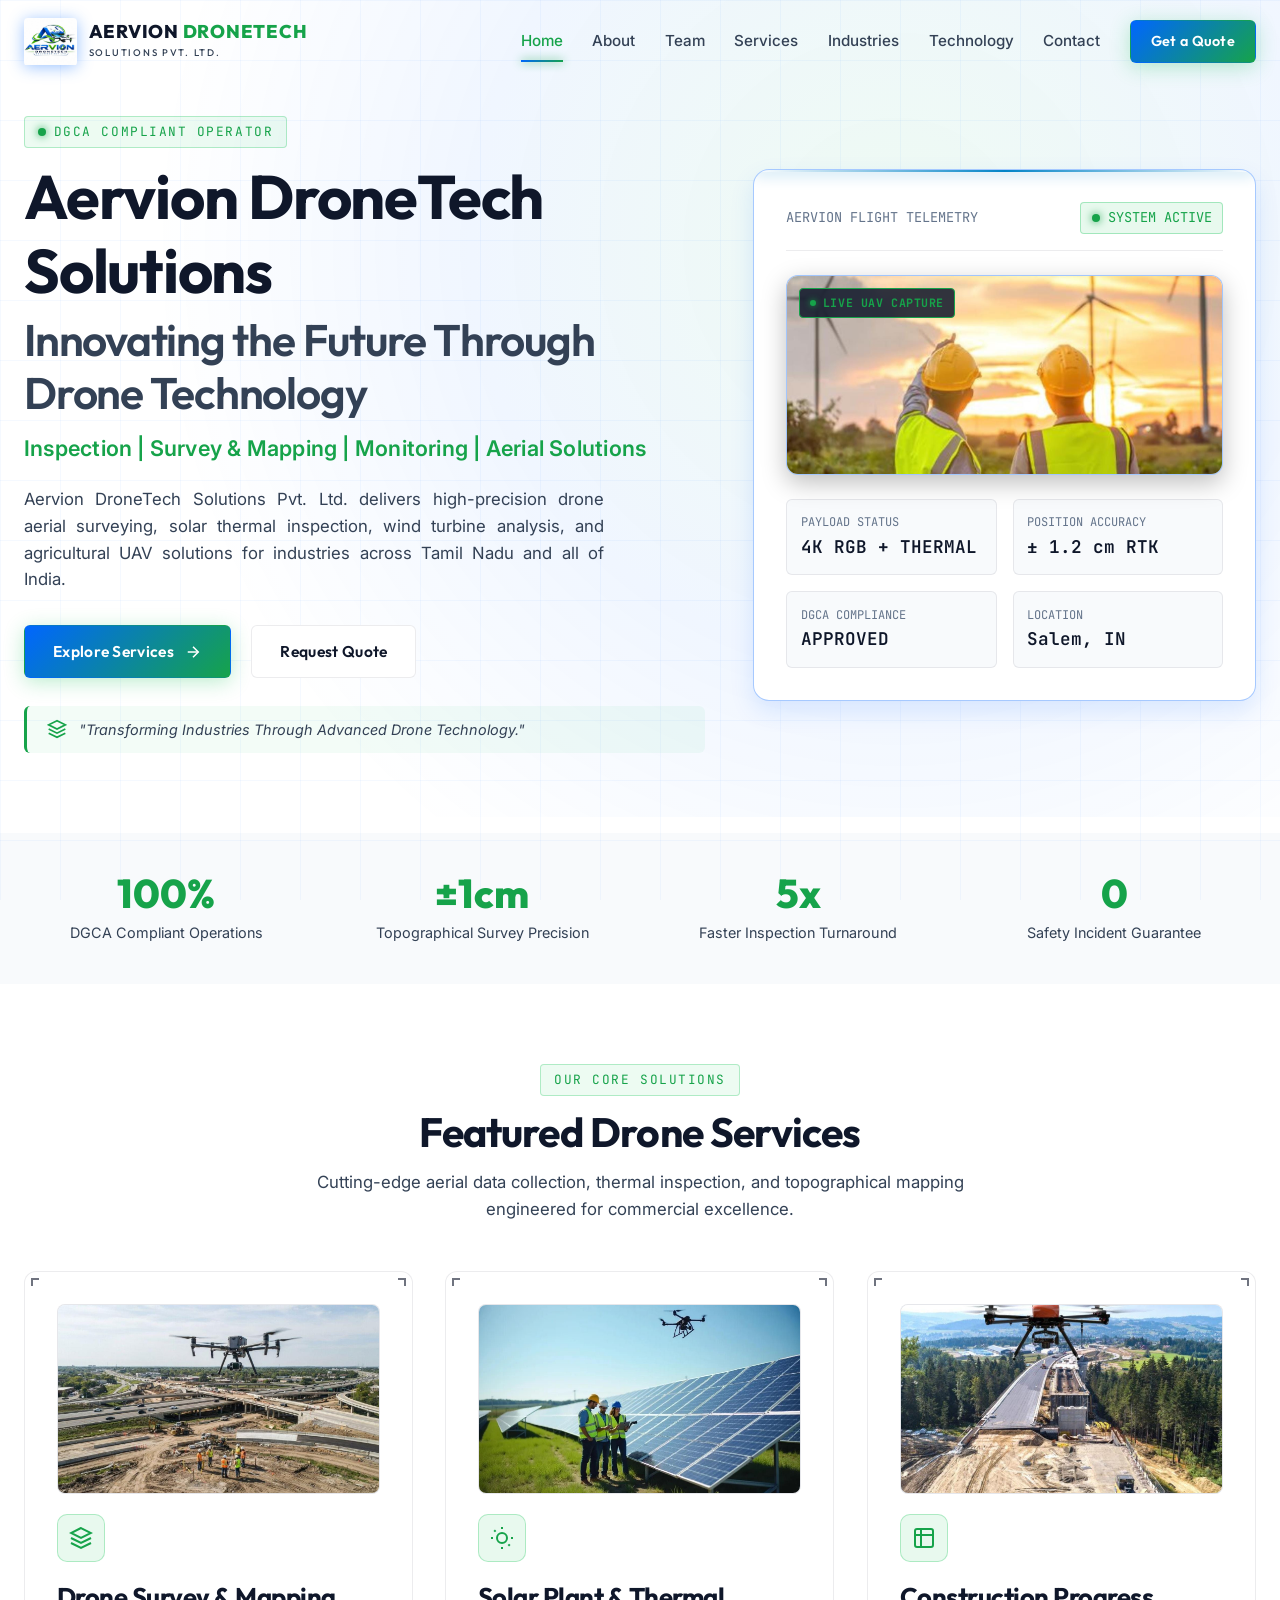
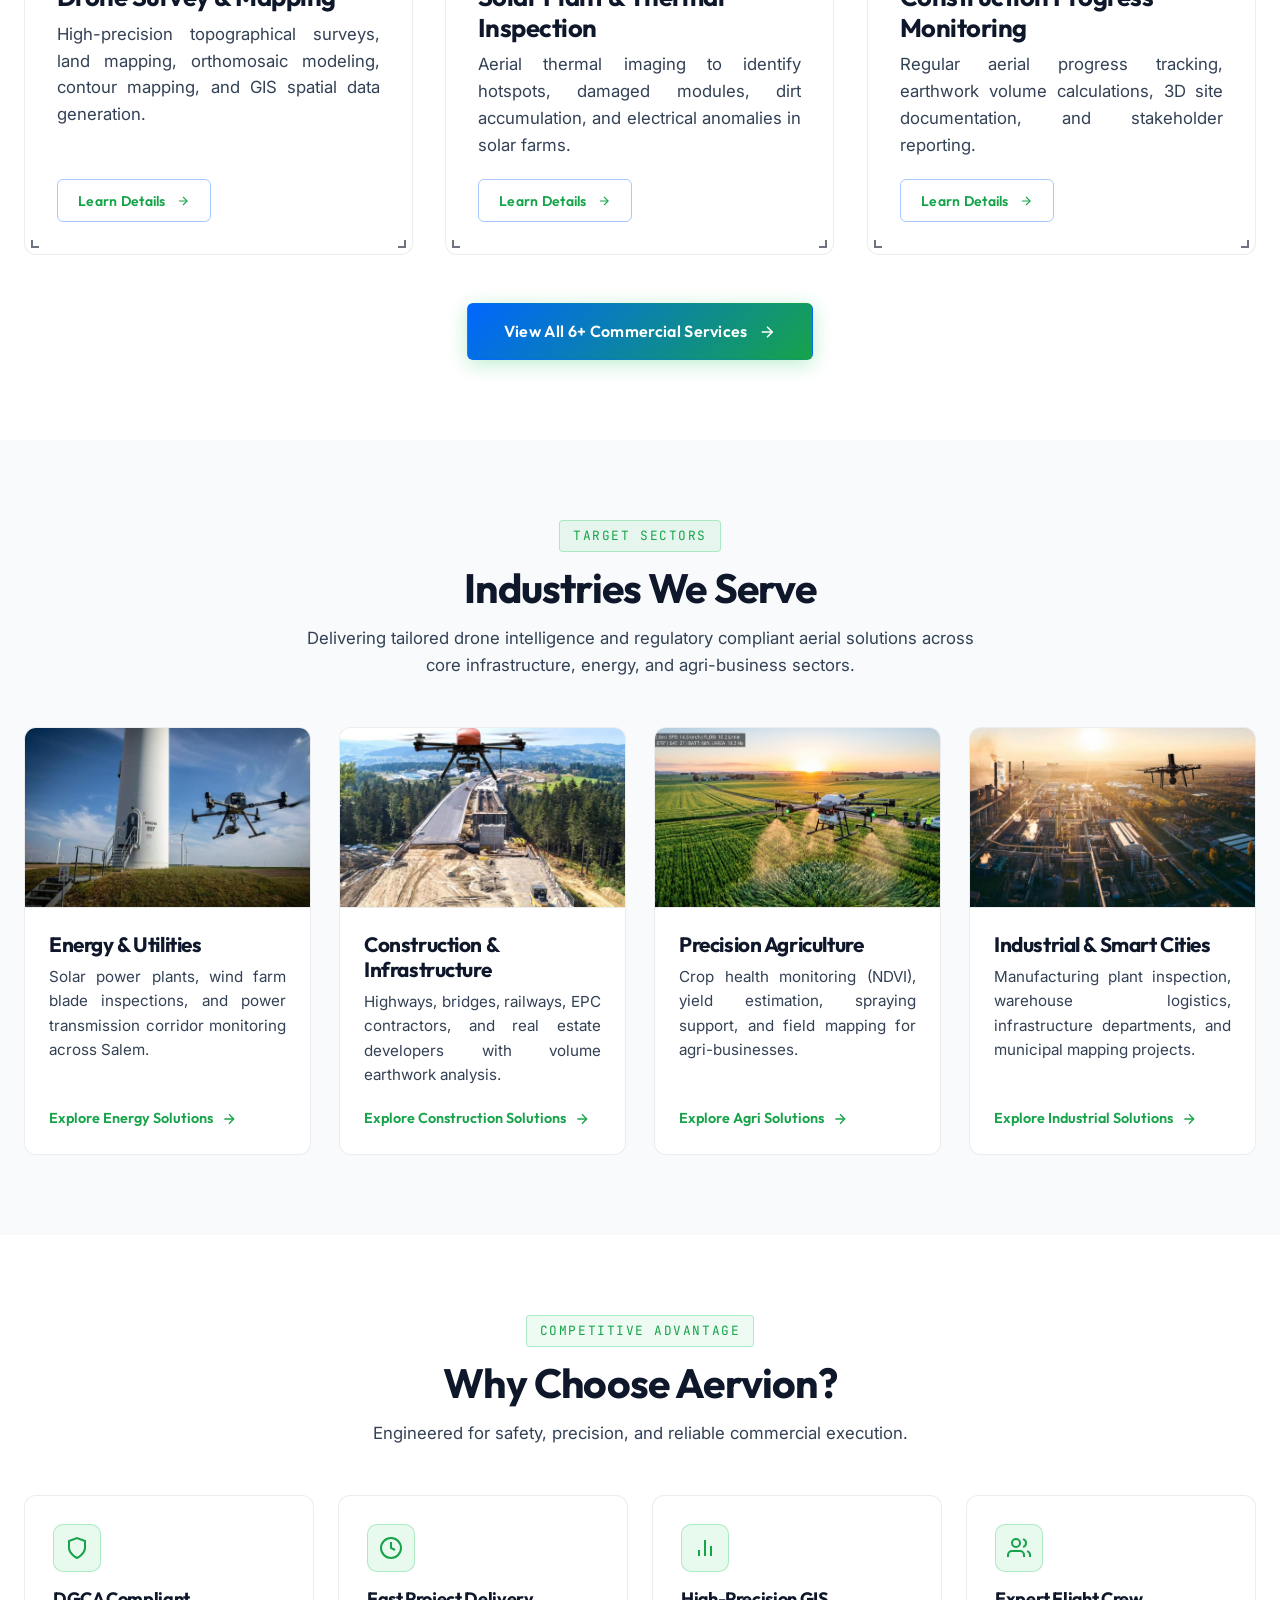
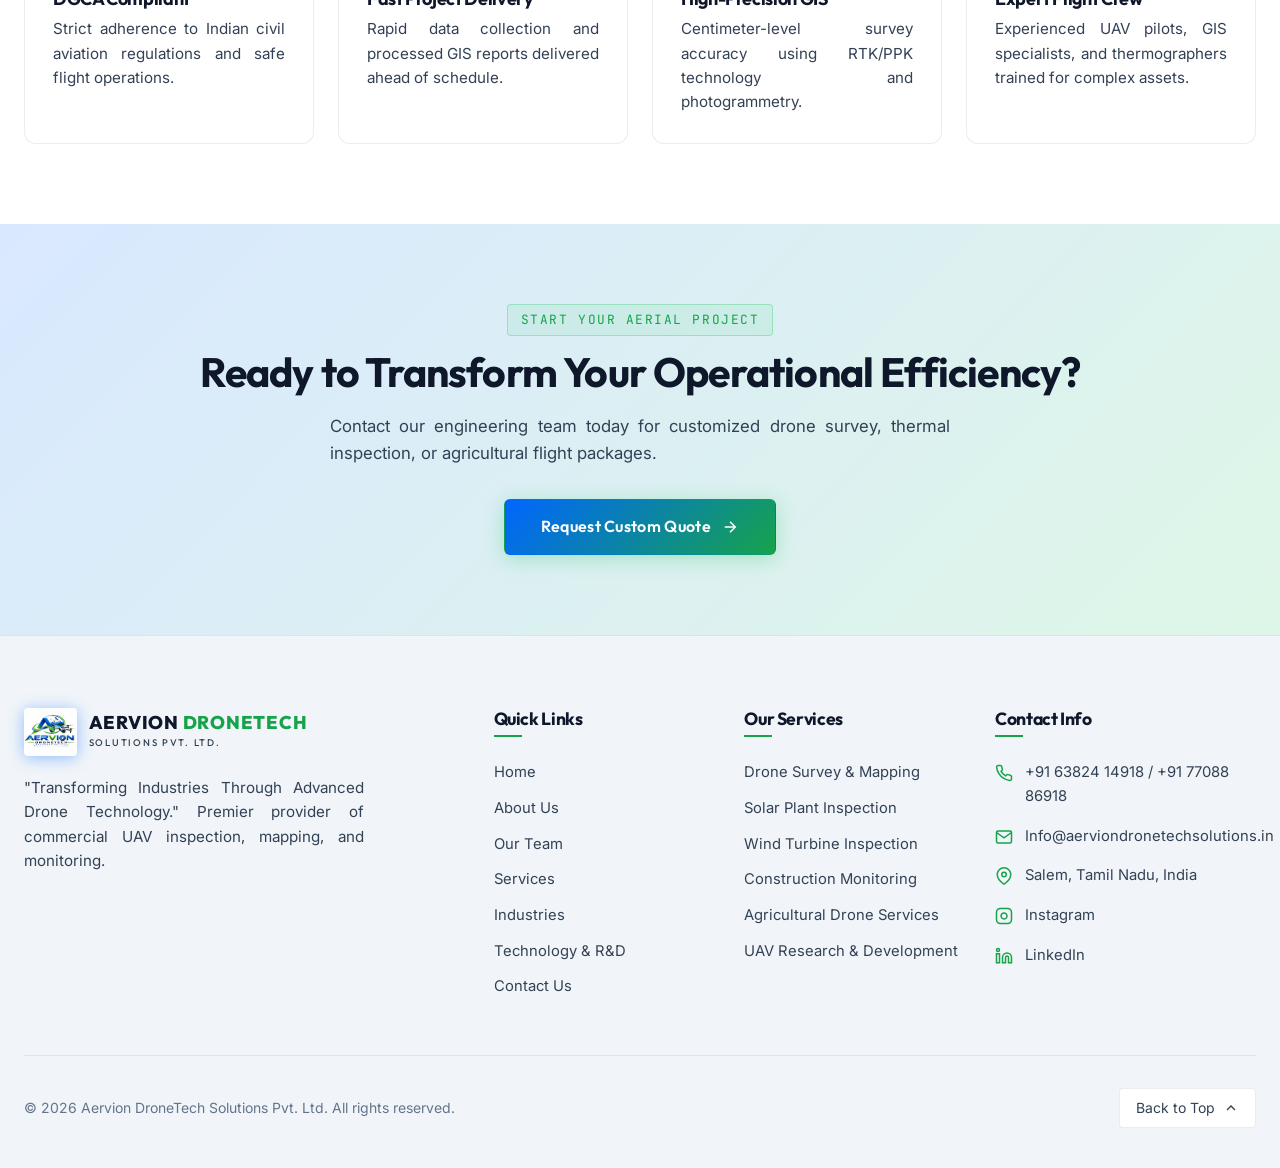
==== commit dfdbbc85: "Fix - google search url logo" ====
--- a/index.html
+++ b/index.html
@@ -4,11 +4,18 @@
 <head>
   <meta charset="UTF-8">
   <meta name="viewport" content="width=device-width, initial-scale=1.0">
-  <title>Aervion DroneTech Solutions | Advanced Drone Services & Aerial Intelligence</title>
+  <title>Aervion DroneTech Solutions Pvt. Ltd. | Commercial Drone Survey &amp; Inspection India</title>
   <meta name="description"
-    content="Aervion DroneTech Solutions Pvt. Ltd. is a premier drone technology company based in salem, India, specializing in drone inspection, topographical survey & GIS mapping, solar & wind turbine thermal inspection, and precision agricultural UAV services.">
+    content="Aervion DroneTech Solutions Pvt. Ltd. provides DGCA-compliant commercial drone services in India, including topographical survey, GIS mapping, solar plant thermal inspection, wind turbine diagnostics, and agricultural UAV solutions.">
   <meta name="keywords"
-    content="Aervion DroneTech, Drone Services Salem, Solar Plant Inspection India, Wind Turbine Inspection, GIS Survey Mapping, Construction Monitoring Drone, Precision Agriculture Drone">
+    content="Aervion DroneTech Solutions, Aervion DroneTech Solutions Pvt Ltd, Drone Services India, Drone Survey Salem, Topographical Survey Drone, Solar Plant Thermal Inspection, Wind Turbine Inspection Drone, Construction Monitoring Drone, Precision Agriculture Drone Tamil Nadu">
+  <meta name="author" content="Aervion DroneTech Solutions Pvt. Ltd.">
+  <meta name="robots" content="index, follow, max-image-preview:large, max-snippet:-1, max-video-preview:-1">
+  <link rel="canonical" href="https://aerviondronetechsolutions.in/">
+
+  <!-- Favicon & Brand Icons -->
+  <link rel="icon" type="image/jpeg" href="images/aervion_logo.jpeg">
+  <link rel="apple-touch-icon" href="images/aervion_logo.jpeg">
 
   <!-- Favicon -->
   <link rel="icon" type="image/png" href="images/favicon.png">
@@ -16,10 +23,184 @@
   <link rel="apple-touch-icon" href="images/favicon.png">
 
   <!-- Open Graph / Social Media -->
-  <meta property="og:title" content="Aervion DroneTech Solutions Pvt. Ltd.">
+  <meta property="og:locale" content="en_IN">
+  <meta property="og:type" content="website">
+  <meta property="og:title" content="Aervion DroneTech Solutions Pvt. Ltd. | Commercial Drone Survey &amp; Inspection India">
   <meta property="og:description"
-    content="Innovating the Future Through Drone Technology. Professional aerial solutions for Energy, Construction, Agriculture, and Industrial sectors.">
-  <meta property="og:type" content="website">
+    content="DGCA-compliant commercial drone survey, solar plant thermal inspection, wind turbine diagnostics, and agricultural UAV solutions across Tamil Nadu and India.">
+  <meta property="og:url" content="https://aerviondronetechsolutions.in/">
+  <meta property="og:site_name" content="Aervion DroneTech Solutions Pvt. Ltd.">
+  <meta property="og:image" content="https://aerviondronetechsolutions.in/images/drone_realtime_hero.jpg">
+  <meta property="og:image:width" content="1272">
+  <meta property="og:image:height" content="1267">
+  <meta property="og:image:alt" content="Aervion DroneTech Solutions DGCA Compliant Drone Flight Operations">
+
+  <!-- Twitter Card -->
+  <meta name="twitter:card" content="summary_large_image">
+  <meta name="twitter:title" content="Aervion DroneTech Solutions Pvt. Ltd. | Commercial Drone Services">
+  <meta name="twitter:description"
+    content="Professional aerial solutions for Energy, Construction, Agriculture, and Industrial sectors across India.">
+  <meta name="twitter:image" content="https://aerviondronetechsolutions.in/images/drone_realtime_hero.jpg">
+  <meta name="twitter:image:alt" content="Aervion DroneTech Solutions Commercial Drone Operations">
+
+  <!-- Google Search Console Verification (Replace CONTENT with your actual token from GSC) -->
+  <!-- <meta name="google-site-verification" content="YOUR_GOOGLE_SEARCH_CONSOLE_VERIFICATION_TOKEN"> -->
+
+  <!-- Performance Preconnect & Preload -->
+  <link rel="preconnect" href="https://fonts.googleapis.com">
+  <link rel="preconnect" href="https://fonts.gstatic.com" crossorigin>
+  <link rel="preload" as="image" href="images/drone_realtime_hero.jpg" fetchpriority="high">
+
+  <!-- Noscript Fallback for Search Engine Crawlers & JS-disabled Browsers -->
+  <noscript>
+    <style>
+      .reveal, .reveal-up, .reveal-left, .reveal-right, .reveal-zoom {
+        opacity: 1 !important;
+        transform: none !important;
+      }
+    </style>
+  </noscript>
+
+  <!-- Structured Data / JSON-LD Schema Markup -->
+  <script type="application/ld+json">
+  {
+    "@context": "https://schema.org",
+    "@graph": [
+      {
+        "@type": "Organization",
+        "@id": "https://aerviondronetechsolutions.in/#organization",
+        "name": "Aervion DroneTech Solutions Pvt. Ltd.",
+        "legalName": "Aervion DroneTech Solutions Private Limited",
+        "alternateName": [
+          "Aervion DroneTech",
+          "Aervion DroneTech Solutions",
+          "Aervion UAV Solutions"
+        ],
+        "url": "https://aerviondronetechsolutions.in/",
+        "logo": {
+          "@type": "ImageObject",
+          "@id": "https://aerviondronetechsolutions.in/#logo",
+          "url": "https://aerviondronetechsolutions.in/images/aervion_logo.jpeg",
+          "caption": "Aervion DroneTech Solutions Official Logo"
+        },
+        "image": "https://aerviondronetechsolutions.in/images/drone_realtime_hero.jpg",
+        "slogan": "Innovating the Future Through Drone Technology",
+        "description": "Aervion DroneTech Solutions Pvt. Ltd. is an emerging drone technology company delivering innovative aerial solutions across infrastructure, energy, agriculture, construction, and industrial sectors in India.",
+        "email": "Info@aerviondronetechsolutions.in",
+        "telephone": "+91-6382414918",
+        "address": {
+          "@type": "PostalAddress",
+          "addressLocality": "Salem",
+          "addressRegion": "Tamil Nadu",
+          "addressCountry": "IN"
+        },
+        "sameAs": [
+          "https://www.instagram.com/aervion_dronetech_solutions/",
+          "https://www.linkedin.com/company/aervion-dronetech-solutions-pvt-ltd/"
+        ]
+      },
+      {
+        "@type": "WebSite",
+        "@id": "https://aerviondronetechsolutions.in/#website",
+        "url": "https://aerviondronetechsolutions.in/",
+        "name": "Aervion DroneTech Solutions Pvt. Ltd.",
+        "description": "Commercial Drone Services, Topographical Survey, Thermal Inspection, and Precision Agriculture in India",
+        "publisher": {
+          "@id": "https://aerviondronetechsolutions.in/#organization"
+        },
+        "inLanguage": "en-IN"
+      },
+      {
+        "@type": ["ProfessionalService", "LocalBusiness"],
+        "@id": "https://aerviondronetechsolutions.in/#localbusiness",
+        "name": "Aervion DroneTech Solutions Pvt. Ltd.",
+        "image": "https://aerviondronetechsolutions.in/images/aervion_logo.jpeg",
+        "url": "https://aerviondronetechsolutions.in/",
+        "telephone": "+91-6382414918",
+        "priceRange": "$$",
+        "address": {
+          "@type": "PostalAddress",
+          "addressLocality": "Salem",
+          "addressRegion": "Tamil Nadu",
+          "addressCountry": "IN"
+        },
+        "geo": {
+          "@type": "GeoCoordinates",
+          "latitude": 11.6643,
+          "longitude": 78.1460
+        },
+        "areaServed": [
+          {
+            "@type": "AdministrativeArea",
+            "name": "Salem"
+          },
+          {
+            "@type": "AdministrativeArea",
+            "name": "Tamil Nadu"
+          },
+          {
+            "@type": "Country",
+            "name": "India"
+          }
+        ],
+        "hasOfferCatalog": {
+          "@type": "OfferCatalog",
+          "name": "Commercial Drone Services",
+          "itemListElement": [
+            {
+              "@type": "Offer",
+              "itemOffered": {
+                "@type": "Service",
+                "name": "Drone Survey & Topographical Mapping",
+                "description": "High-precision topographical surveys, land mapping, orthomosaics, and GIS spatial data."
+              }
+            },
+            {
+              "@type": "Offer",
+              "itemOffered": {
+                "@type": "Service",
+                "name": "Solar Plant Thermal Drone Inspection",
+                "description": "Aerial radiometric thermal imaging to detect solar PV hotspots, damaged modules, and dirt accumulation."
+              }
+            },
+            {
+              "@type": "Offer",
+              "itemOffered": {
+                "@type": "Service",
+                "name": "Wind Turbine Blade Drone Inspection",
+                "description": "Autonomous 4K RGB inspections of wind turbine rotor blades for erosion, micro-cracks, and lightning damage."
+              }
+            },
+            {
+              "@type": "Offer",
+              "itemOffered": {
+                "@type": "Service",
+                "name": "Construction Progress Monitoring",
+                "description": "Aerial project tracking, cut/fill volume calculations, 3D site documentation, and stakeholder reporting."
+              }
+            },
+            {
+              "@type": "Offer",
+              "itemOffered": {
+                "@type": "Service",
+                "name": "Agricultural Drone Solutions",
+                "description": "Precision agriculture UAV surveys, NDVI crop health monitoring, and agricultural spraying support."
+              }
+            },
+            {
+              "@type": "Offer",
+              "itemOffered": {
+                "@type": "Service",
+                "name": "UAV Research & Development",
+                "description": "Custom drone payloads, aerodynamics engineering, and specialized sensor integration."
+              }
+            }
+          ]
+        }
+      }
+    ]
+  }
+  </script>
 
   <!-- Stylesheets -->
   <link rel="stylesheet" href="css/style.css">
@@ -180,7 +361,7 @@
   <header class="site-header">
     <div class="container header-container">
       <a href="index.html" class="brand-logo" aria-label="Aervion DroneTech Solutions Home">
-        <img src="images/aervion_logo.jpeg" alt="Aervion DroneTech Solutions Official Logo" class="brand-logo-img">
+        <img src="images/aervion_logo.jpeg" alt="Aervion DroneTech Solutions Official Logo" class="brand-logo-img" width="48" height="48">
         <div class="brand-text">
           <span class="brand-title">AERVION <span>DRONETECH</span></span>
           <span class="brand-sub">SOLUTIONS PVT. LTD.</span>
@@ -222,11 +403,11 @@
             <span class="mono-tag">
               <span class="hud-status-dot"></span> DGCA COMPLIANT OPERATOR
             </span>
-            <h1>Innovating the Future Through Drone Technology</h1>
+            <h1>Aervion DroneTech Solutions <span style="display: block; font-size: 0.72em; color: var(--text-secondary); font-weight: 600; margin-top: 0.35rem;">Innovating the Future Through Drone Technology</span></h1>
             <p class="hero-tagline">Inspection | Survey &amp; Mapping | Monitoring | Aerial Solutions</p>
             <p class="hero-description">
               Aervion DroneTech Solutions Pvt. Ltd. delivers high-precision drone aerial surveying, solar thermal
-              inspection, wind turbine analysis, and agricultural UAV solutions for industries across India.
+              inspection, wind turbine analysis, and agricultural UAV solutions for industries across Tamil Nadu and all of India.
             </p>
 
             <div class="hero-cta-group">
@@ -270,8 +451,8 @@
                 <div class="realtime-overlay-tag">
                   <span class="pulse-dot"></span> LIVE UAV CAPTURE
                 </div>
-                <img src="images/drone_realtime_hero.jpg" alt="Drone Real Time Flight Operation"
-                  style="width: 100%; height: 100%; object-fit: cover;">
+                <img src="images/drone_realtime_hero.jpg" alt="Aervion DroneTech Solutions DGCA Compliant Real Time UAV Flight Operation"
+                  width="1272" height="1267" fetchpriority="high" style="width: 100%; height: 100%; object-fit: cover;">
               </div>
 
               <div class="telemetry-grid">
@@ -347,7 +528,7 @@
             <div class="tech-corner br"></div>
 
             <div class="service-card-img-wrapper">
-              <img src="images/drone_realtime_survey.jpg" alt="Real Time Drone Survey & Mapping Service">
+              <img src="images/drone_realtime_survey.jpg" alt="High-Precision Topographical Drone Survey and GIS Mapping Service" width="1272" height="701" loading="lazy" decoding="async">
             </div>
 
             <div class="card-icon">
@@ -378,7 +559,7 @@
             <div class="tech-corner br"></div>
 
             <div class="service-card-img-wrapper">
-              <img src="images/drone_realtime_solar.jpg" alt="Real Time Solar & Thermal Inspection Service">
+              <img src="images/drone_realtime_solar.jpg" alt="Utility-Scale Solar Farm Aerial Thermal Drone Inspection Service" width="1272" height="886" loading="lazy" decoding="async">
             </div>
 
             <div class="card-icon">
@@ -415,7 +596,7 @@
             <div class="tech-corner br"></div>
 
             <div class="service-card-img-wrapper">
-              <img src="images/drone_realtime_construction.jpg" alt="Real Time Construction Monitoring Service">
+              <img src="images/drone_realtime_construction.jpg" alt="Construction Progress Monitoring and Volumetric Earthwork Drone Service" width="1272" height="1270" loading="lazy" decoding="async">
             </div>
 
             <div class="card-icon">
@@ -473,7 +654,7 @@
           <!-- Sector 1: Energy & Utilities -->
           <div class="industry-card reveal reveal-up">
             <div class="industry-card-img-container">
-              <img src="images/drone_realtime_wind.jpg" alt="Real Time Energy & Utilities Drone Inspection">
+              <img src="images/drone_realtime_wind.jpg" alt="Wind Turbine Blade Drone Inspection and Surface Flaw Detection" width="1272" height="845" loading="lazy" decoding="async">
             </div>
             <div class="industry-card-body">
               <h3>Energy &amp; Utilities</h3>
@@ -492,7 +673,7 @@
           <!-- Sector 2: Construction & Infrastructure -->
           <div class="industry-card reveal reveal-up delay-1">
             <div class="industry-card-img-container">
-              <img src="images/drone_realtime_construction.jpg" alt="Real Time Construction Infrastructure Drone Solutions">
+              <img src="images/drone_realtime_construction.jpg" alt="Highway, Bridge and EPC Infrastructure Drone Survey Solutions" width="1272" height="1270" loading="lazy" decoding="async">
             </div>
             <div class="industry-card-body">
               <h3>Construction &amp; Infrastructure</h3>
@@ -511,7 +692,7 @@
           <!-- Sector 3: Precision Agriculture -->
           <div class="industry-card reveal reveal-up delay-2">
             <div class="industry-card-img-container">
-              <img src="images/drone_realtime_agriculture.jpg" alt="Real Time Precision Agriculture Drone Solutions">
+              <img src="images/drone_realtime_agriculture.jpg" alt="Precision Agriculture Multispectral NDVI Crop Health Drone Solutions" width="1376" height="768" loading="lazy" decoding="async">
             </div>
             <div class="industry-card-body">
               <h3>Precision Agriculture</h3>
@@ -530,7 +711,7 @@
           <!-- Sector 4: Industrial & Smart Cities -->
           <div class="industry-card reveal reveal-up delay-3">
             <div class="industry-card-img-container">
-              <img src="images/drone_realtime_industrial.jpg" alt="Real Time Industrial & Smart Cities Drone Solutions">
+              <img src="images/drone_realtime_industrial.jpg" alt="Industrial Facility, Warehouse and Smart City Drone Inspection Solutions" width="1272" height="845" loading="lazy" decoding="async">
             </div>
             <div class="industry-card-body">
               <h3>Industrial &amp; Smart Cities</h3>
@@ -647,7 +828,7 @@
 
         <div class="footer-brand">
           <a href="index.html" class="brand-logo">
-            <img src="images/aervion_logo.jpeg" alt="Aervion Logo" class="brand-logo-img">
+            <img src="images/aervion_logo.jpeg" alt="Aervion DroneTech Solutions Official Corporate Logo" class="brand-logo-img" width="48" height="48" loading="lazy" decoding="async">
             <div class="brand-text">
               <span class="brand-title">AERVION <span>DRONETECH</span></span>
               <span class="brand-sub">SOLUTIONS PVT. LTD.</span>
@@ -704,7 +885,7 @@
                 <path d="M21 10c0 7-9 13-9 13s-9-6-9-13a9 9 0 0 1 18 0z" />
                 <circle cx="12" cy="10" r="3" />
               </svg>
-              <div>Salem, India</div>
+              <div>Salem, Tamil Nadu, India</div>
             </div>
             <div class="item">
               <svg viewBox="0 0 24 24" fill="none" stroke="currentColor" stroke-width="2">
